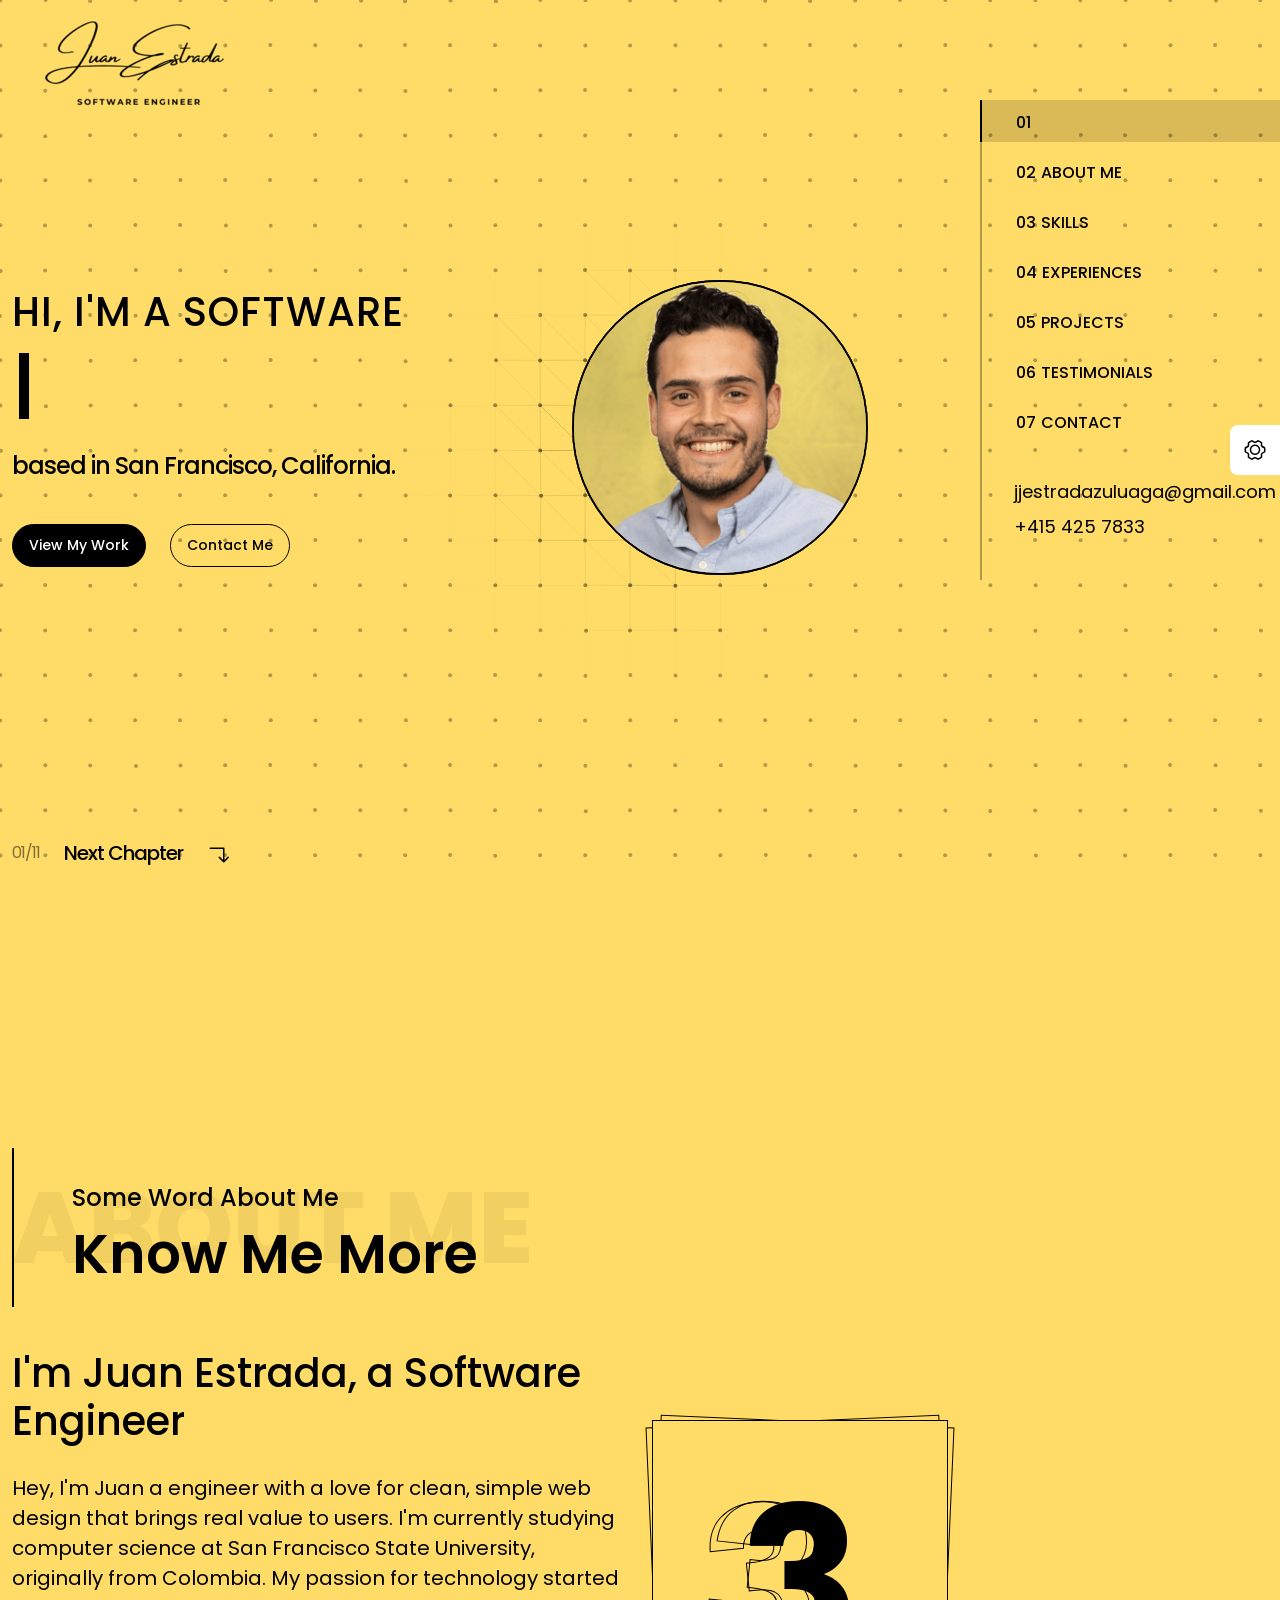
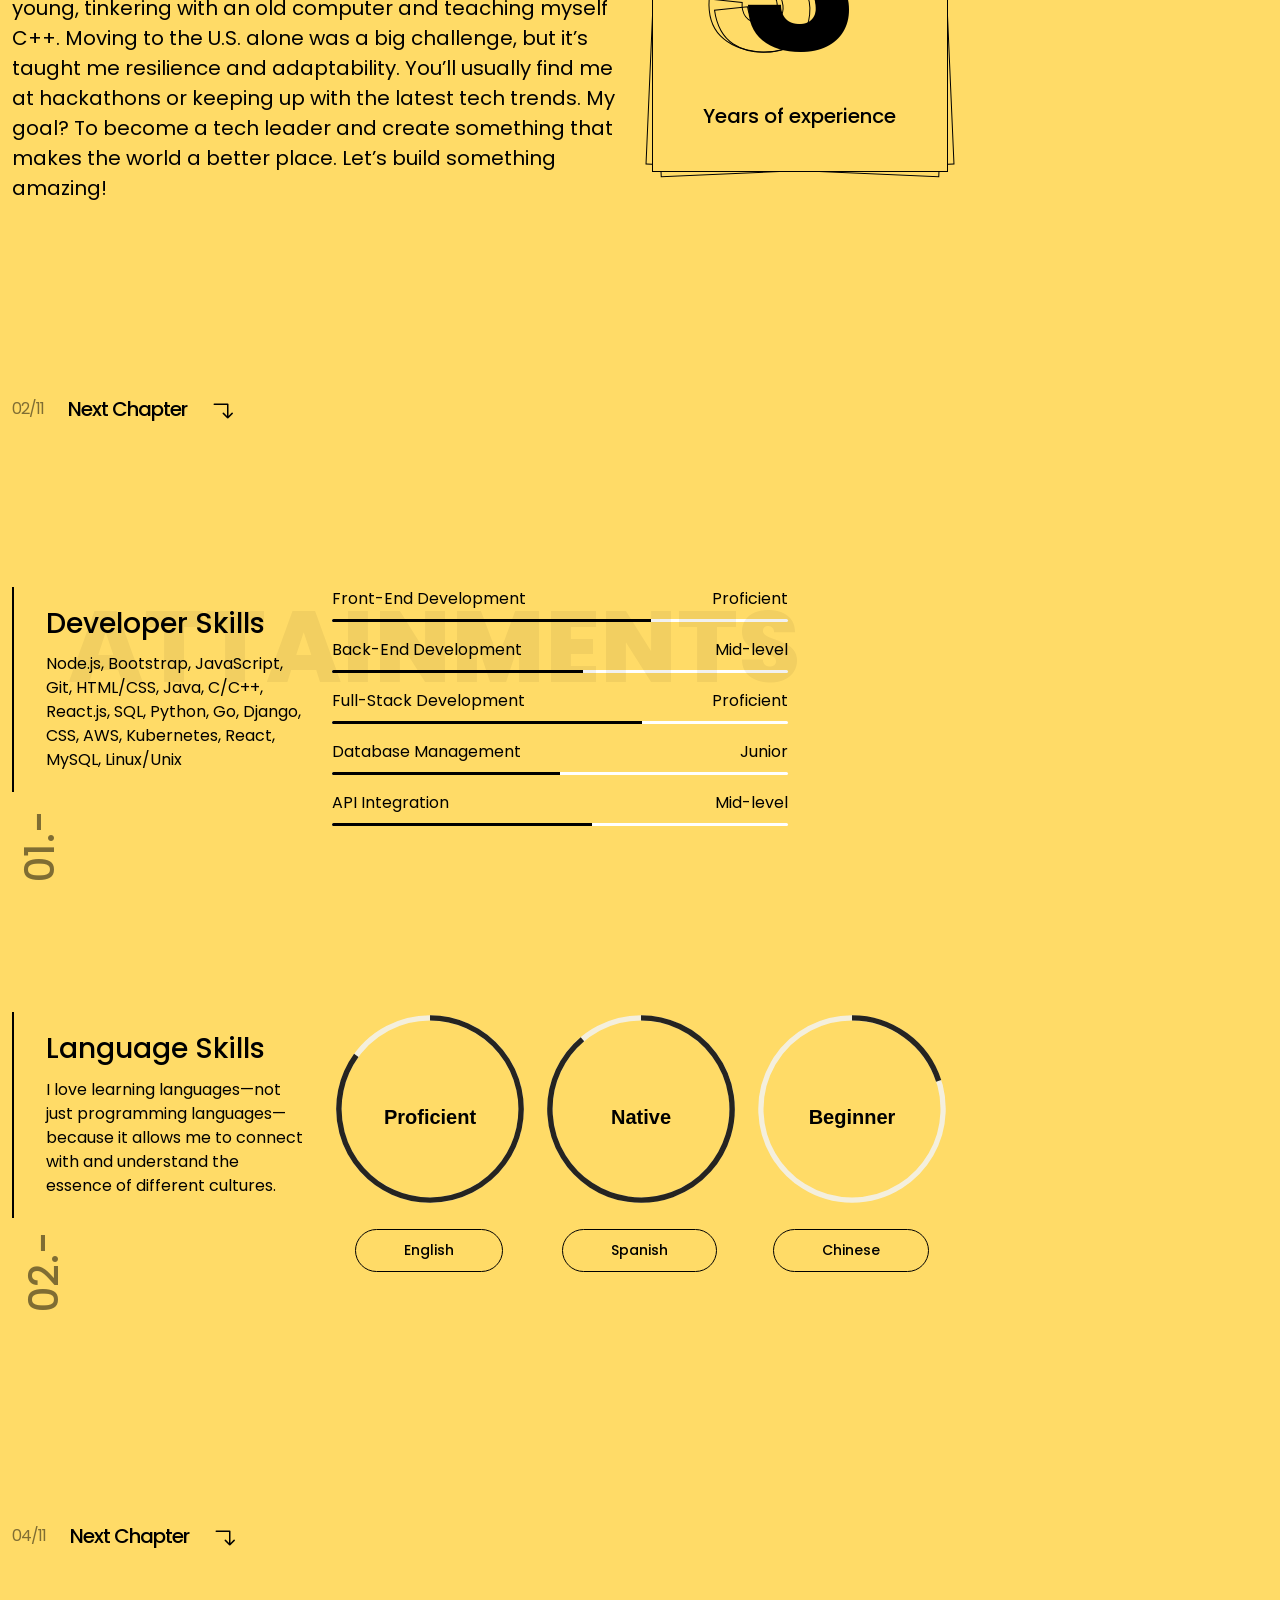
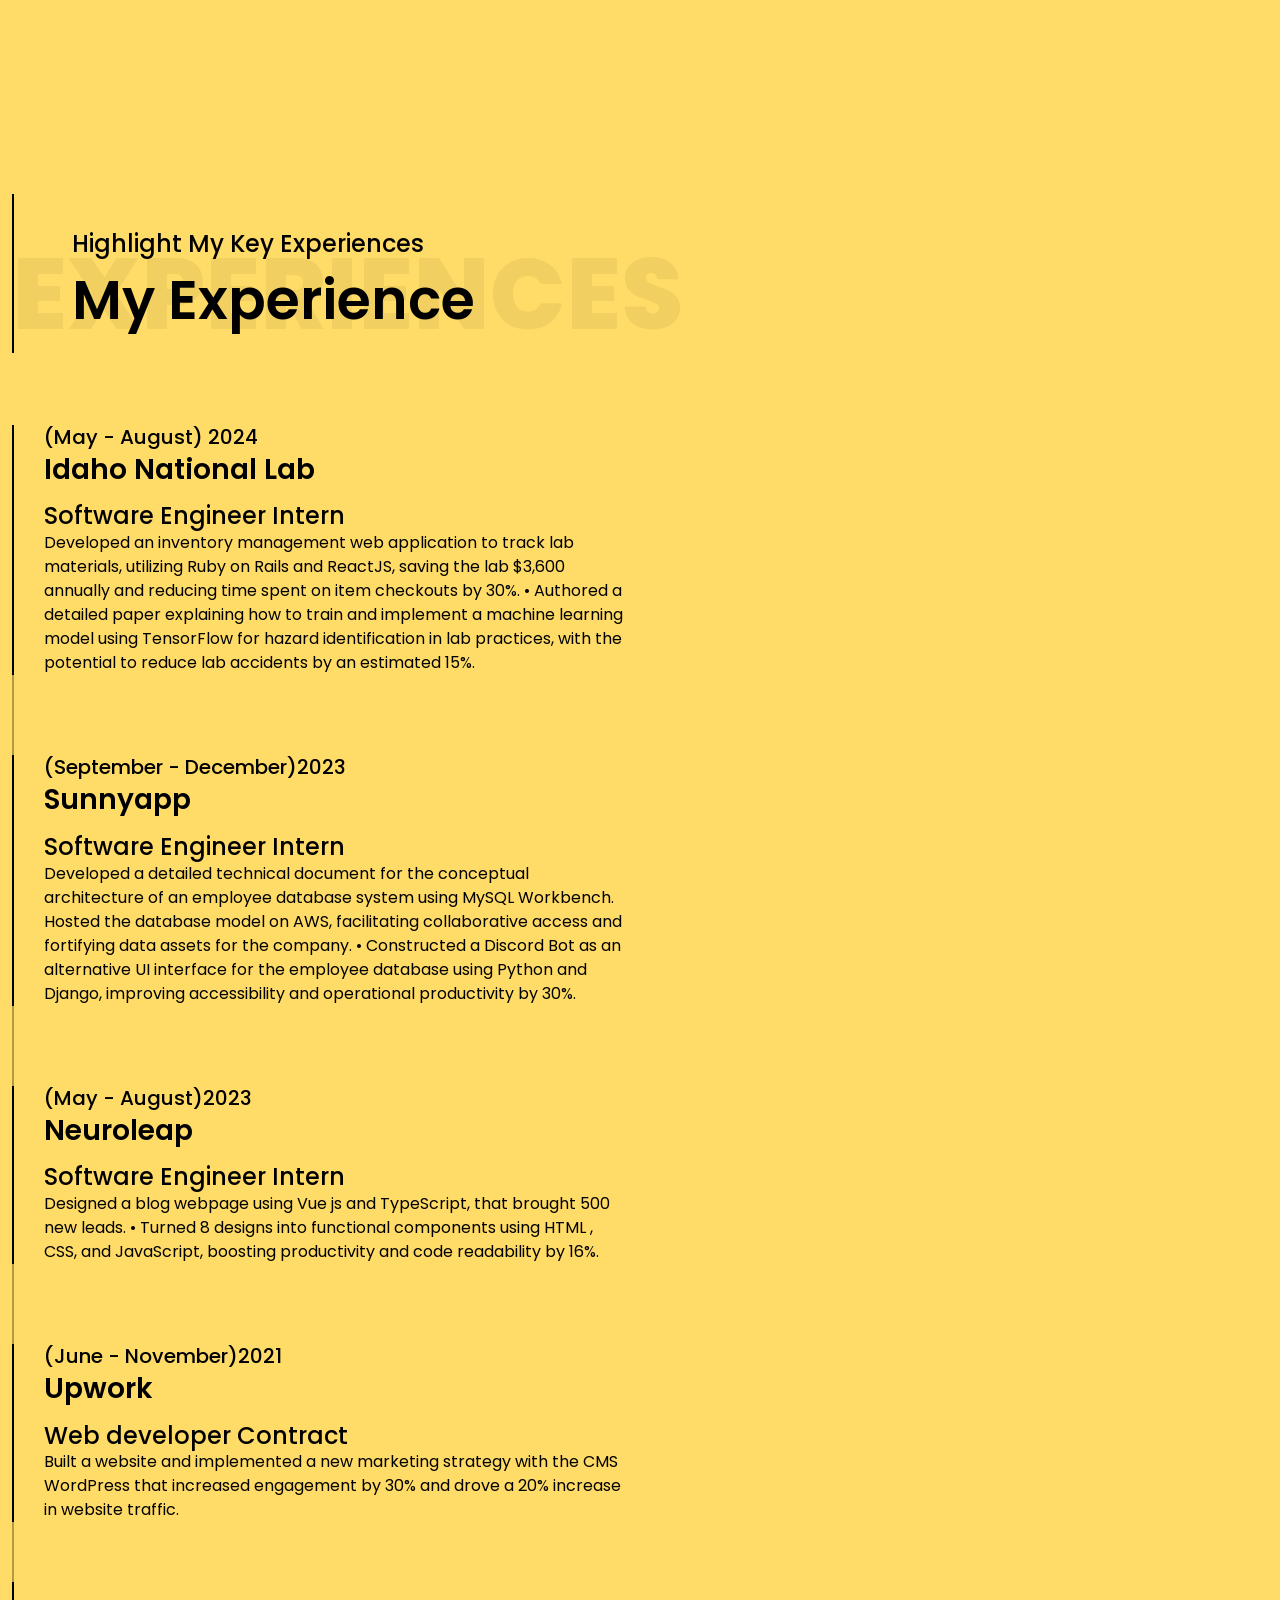
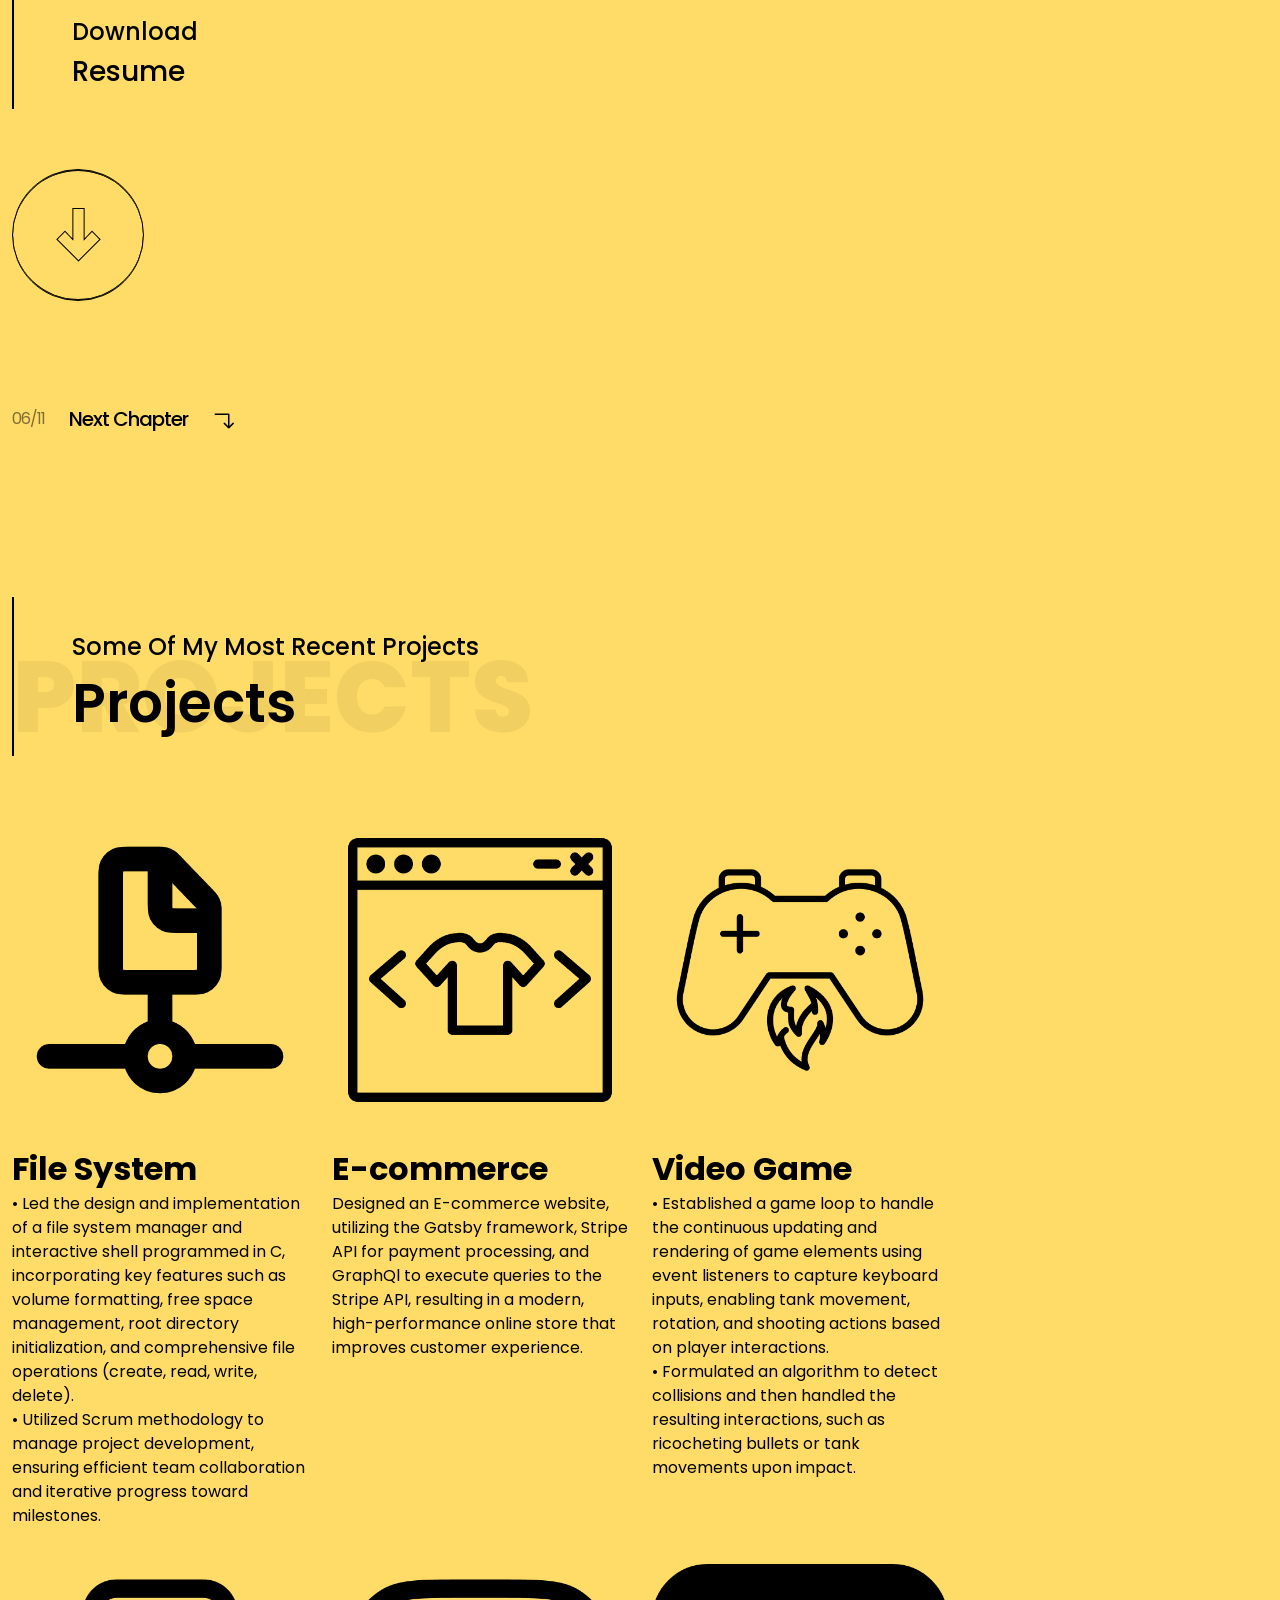
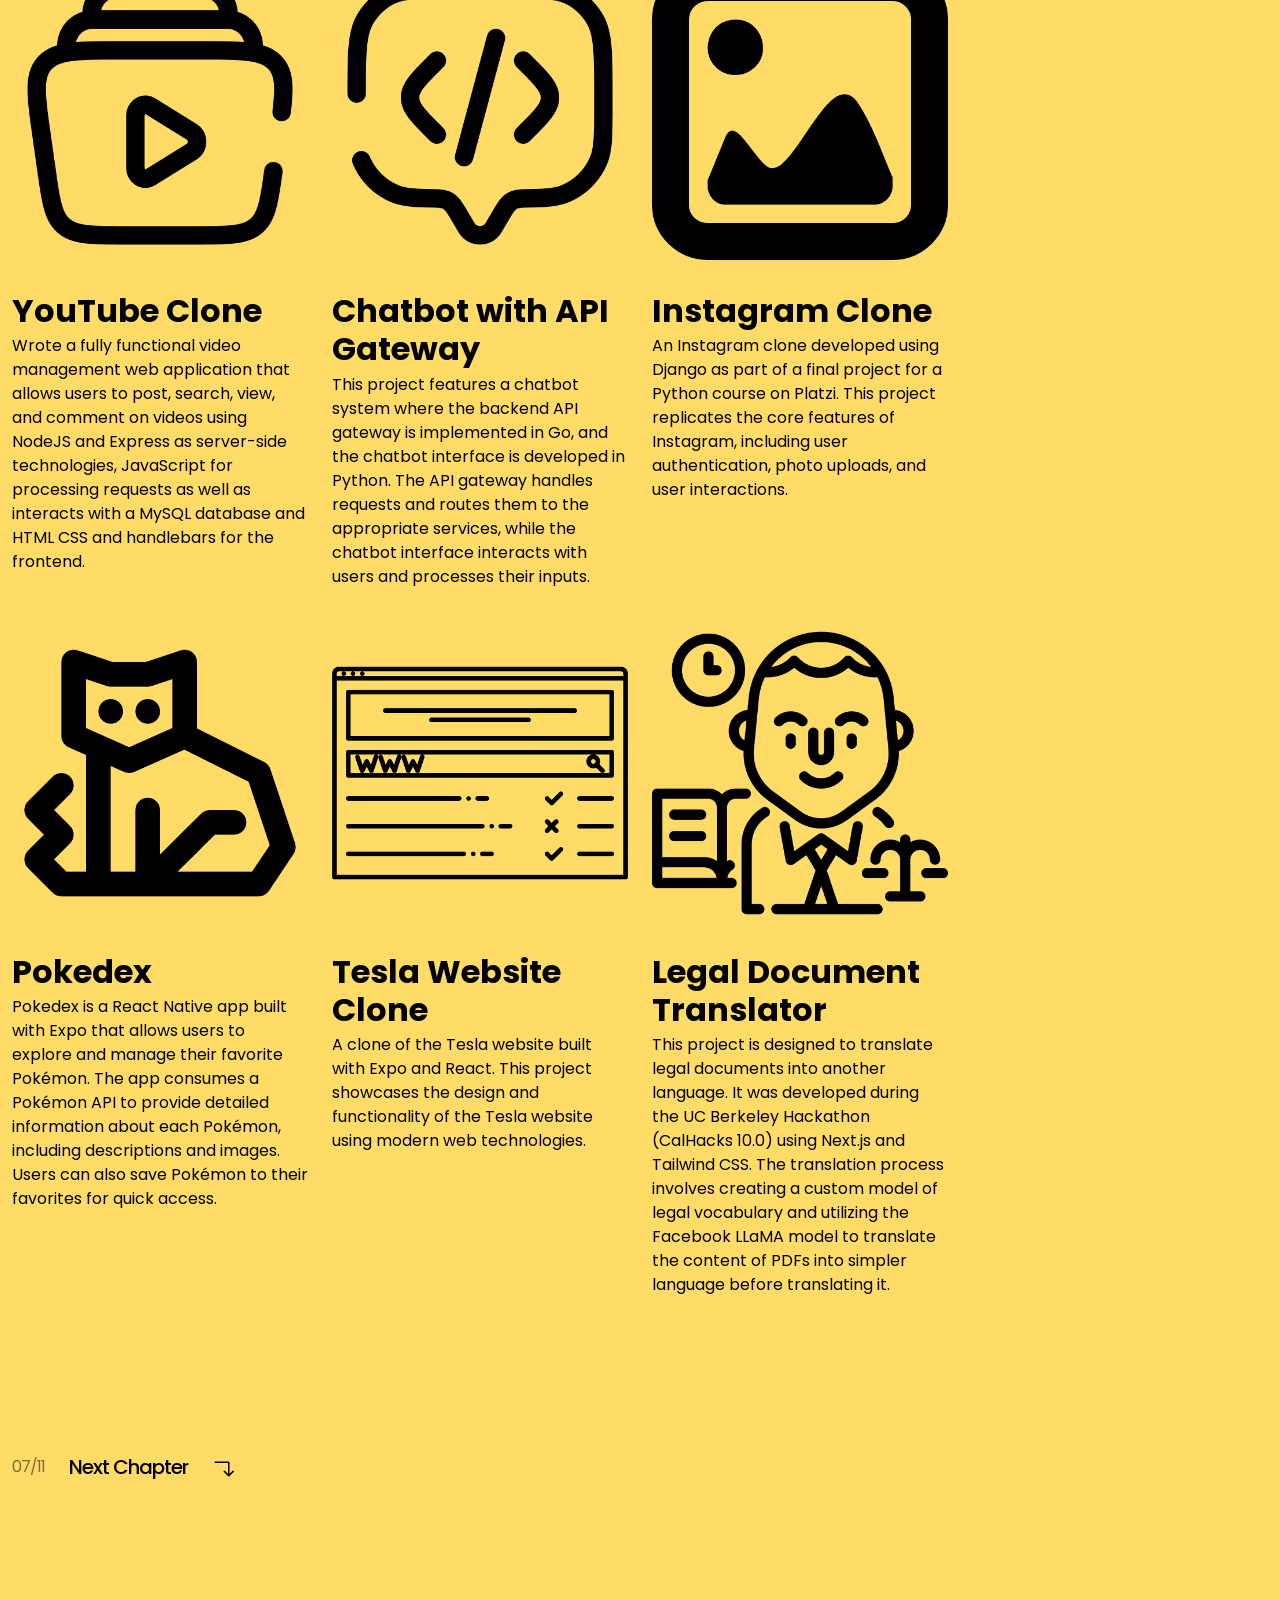
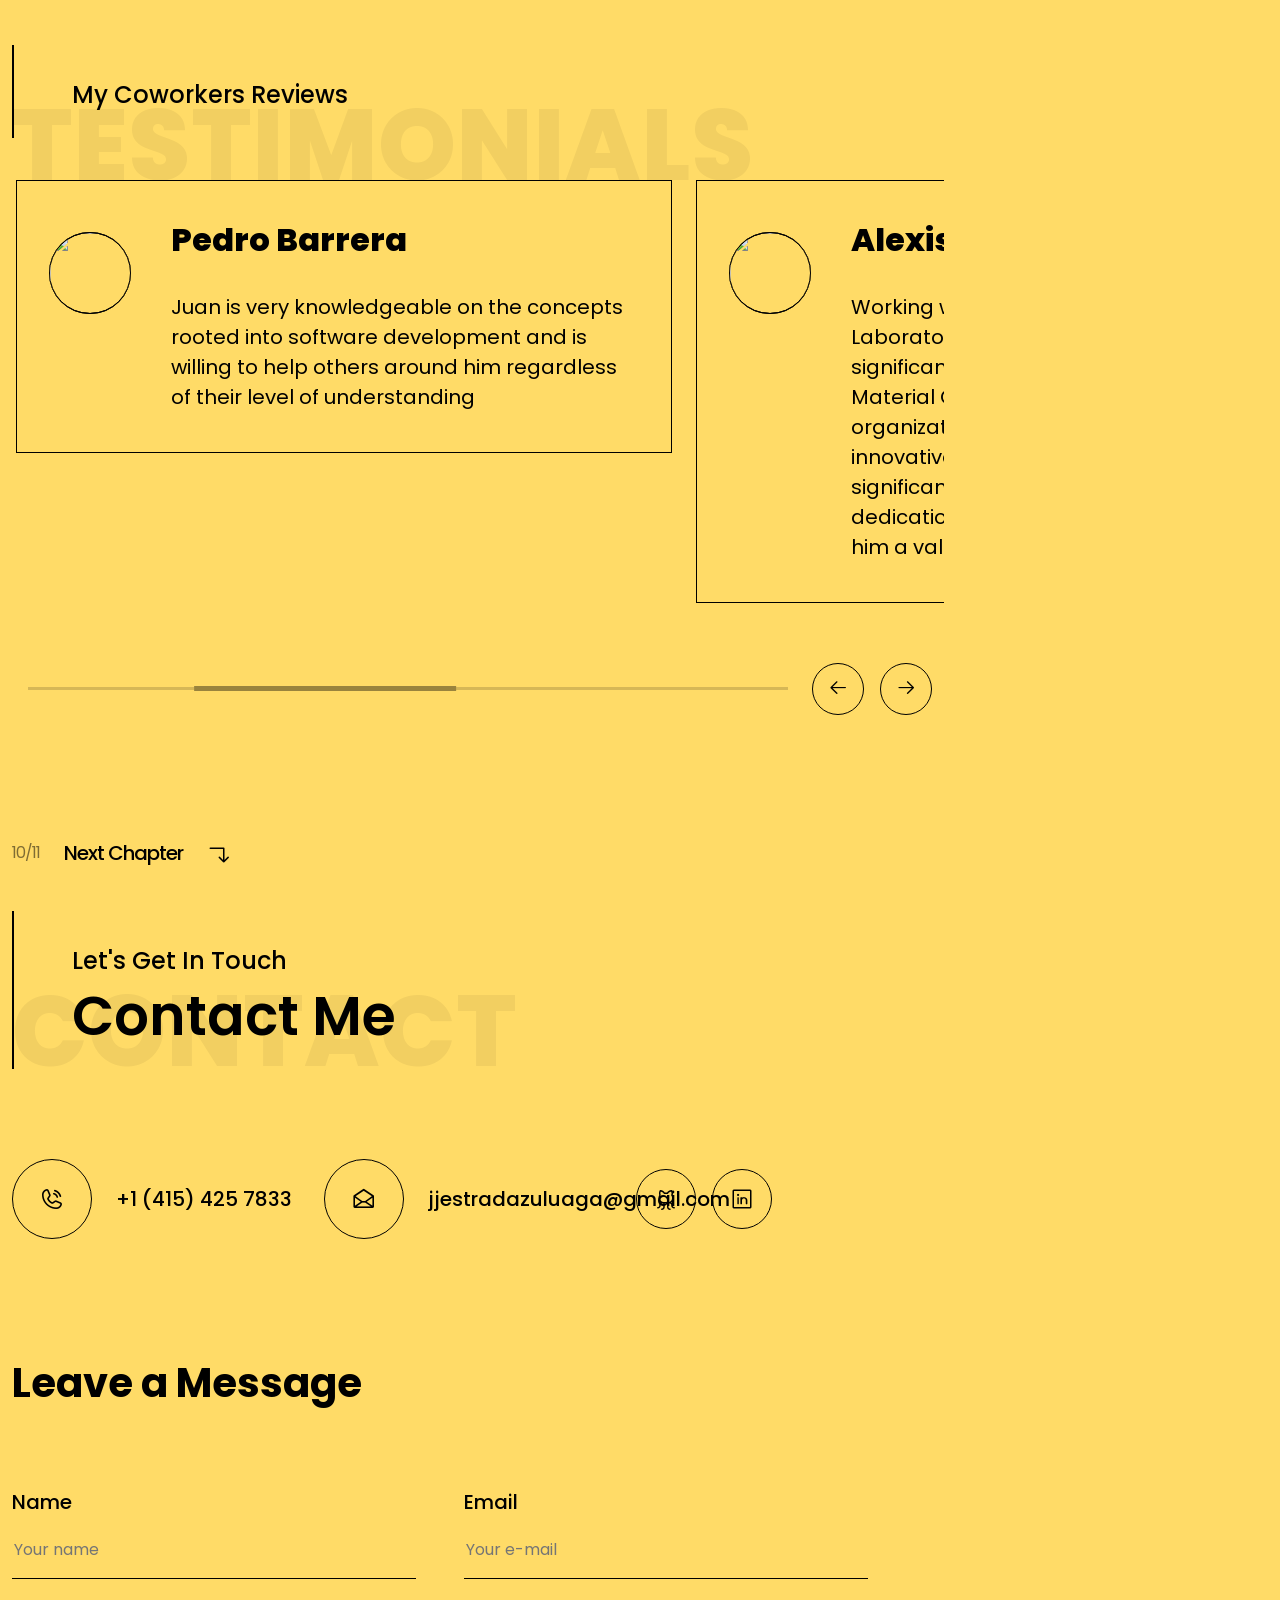
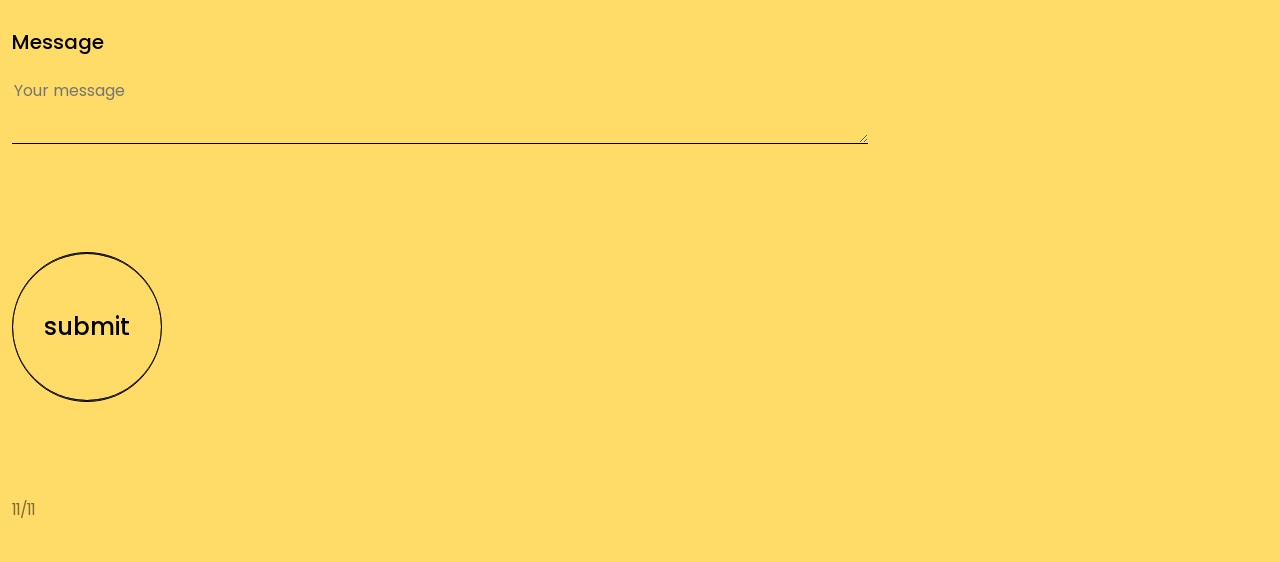
==== index.html @ fa5ebc57 "v1 portfolio" ====
<!doctype html>
<html lang="en">
  <head>
    <meta charset="utf-8" />
    <meta name="viewport" content="width=device-width, initial-scale=1" />
    <link rel="shortcut icon" href="./assets/images/favicon.ico" type="image/x-icon" />
    <title>Portify - Personal Portfolio Website Template</title>
  <script defer src="assets/js/app.js"></script><link href="assets/css/index.css" rel="stylesheet"></head>
  <body>
    <!-- header section -->

    <div id="grain"></div>

    <!-- background -->
    <canvas id="background-canvas"></canvas>

    <header class="header">
      <div class="container-fluid d-flex align-items-center justify-content-between">
        <a href="index.html">
          <img src="./assets/images/logo.png" alt="logo" />
        </a>

        <button class="bg-transparent border-0 d-xl-none">
          <div class="nav-icon">
            <span></span>
            <span></span>
            <span></span>
          </div>
        </button>
      </div>
    </header>

    <!-- navigation -->
    <nav class="navigation" id="navigation">
      <img src="./assets/images/logo.png" class="mb-4 d-xl-none" alt="logo" />
      <ul>
        <li class="nav-link">
          <a href="#top" class="active"><span>01</span> <span class="text">top</span> </a>
        </li>
        <li class="nav-link">
          <a href="#about_me"><span>02</span> <span class="text">about me</span> </a>
        </li>
       
        <li class="nav-link">
          <a href="#attainments"><span>03</span> <span class="text">skills</span> </a>
        </li>
       
        <li class="nav-link">
          <a href="#experience"><span>04</span> <span class="text">experiences</span> </a>
        </li>
        <li class="nav-link">
          <a href="#projects"><span>05</span> <span class="text">projects</span> </a>
        </li>
       
        <li class="nav-link">
          <a href="#testimonials"><span>06</span> <span class="text">testimonials</span> </a>
        </li>
        <li class="nav-link">
          <a href="#contact"><span>07</span> <span class="text">contact</span> </a>
        </li>
      </ul>
      <div class="contact">
        <a href="mailto:jjestradazuluaga@gmail.com">jjestradazuluaga@gmail.com</a>
        <a href="tel:+415 425 7833">+415 425 7833</a>
      </div>
    </nav>
    <div class="nav-overlay d-xl-none"></div>

    <!-- main content -->
    <main class="container-fluid">
      <div class="row gx-xxl-6">
        <div class="col col-xl-9" data-bs-spy="scroll" data-bs-target="#navigation">
          <!-- hero -->
          <section id="top" class="hero">
            <div class="row gx-4 align-items-center">
              <div class="col-12 col-md-6 col-xl-6 hero-content">
                <div>
                  <h4 class="text-uppercase freelancer">HI, I'M A SOFTWARE</h4>
                  <h1 class="text-uppercase overflow-hidden developer" id="typewriter"></h1>
                  <p class="description">based in San Francisco, California.</p>
                </div>
                <div class="d-flex gap-4">
                  <a href="#projects" class="btn work-btn text-capitalize btn-secondary">view my work</a>
                  <a href="#contact" class="btn contact-btn text-capitalize btn-outline-secondary">contact me</a>
                </div>
              </div>
              <div class="col-12 col-md-5 offset-md-1 offset-xxl-2 col-xl-4">
                <div class="img-wrapper">
                  <div class="waves-top">
                    <span></span>
                    <span></span>
                    <span></span>
                    <span></span>
                  </div>
                  <img class="img-fluid rounded-circle hero-img" src="./assets/images/face.png" alt="" />
                  <div class="waves-bottom">
                    <span></span>
                    <span></span>
                    <span></span>
                    <span></span>
                  </div>
                </div>
              </div>
              <div class="col-12">
                <a href="#about_me" class="d-flex gap-4 align-items-center next-chapter mt-5">
                  <span class="page">01/11</span>
                  <span class="next">Next Chapter</span>
                  <span class="icon"><i class="ph ph-arrow-elbow-right-down"></i></span>
                </a>
              </div>
            </div>
          </section>

          <!-- about me -->
          <section id="about_me" class="about section">
            <span class="section-title-overlay-text">About me</span>
            <div class="section-title text-capitalize">
              <h4>Some Word About me</h4>
              <h2>know me more</h2>
            </div>
            <div class="row mb-4 mb-lg-5 align-items-center">
              <div class="col-lg-7 col-xl-8 about-desc">
                <h2>I'm Juan Estrada, a Software Engineer</h2>
                <p class="desc">
                  Hey, I'm Juan a engineer with a love for clean, simple web design that brings real value to users. I'm currently studying computer science at San Francisco State University, originally from Colombia. 
              
                  My passion for technology started young, tinkering with an old computer and teaching myself C++. Moving to the U.S. alone was a big challenge, but it’s taught me resilience and adaptability.
              
                  You’ll usually find me at hackathons or keeping up with the latest tech trends. My goal? To become a tech leader and create something that makes the world a better place. 
              
                  Let’s build something amazing!
              </p>
                
              </div>
              <div class="col-lg-5 col-xl-4">
                <div class="experience-card">
                  <div class="card-inner"></div>
                  <div>
                    <div class="numbers">
                      <span class="number-outline-one">3</span>
                      <span class="number-outline-two">3</span>
                      <span class="number-main">3</span>
                    </div>
                    <p>Years of experience</p>
                  </div>
                </div>
              </div>
            </div>
            <div class="col-12">
              <a href="#attainments" class="d-flex gap-4 align-items-center next-chapter">
                <span class="page">02/11</span>
                <span class="next">Next Chapter</span>
                <span class="icon"><i class="ph ph-arrow-elbow-right-down"></i></span>
              </a>
            </div>
          </section>

          <!-- services -->
<!--        <section id="services" class="services section position-relative">
            <span class="section-title-overlay-text">my services</span>
            <div class="section-title text-capitalize">
              <h4>How I can help your next project</h4>
              <h2>What I Do?</h2>
            </div>
            <div dir="ltr" class="swiper service-swiper">
              <div class="swiper-wrapper">
                <div class="swiper-slide overflow-visible p-3">
                  <div class="service-card">
                    <div class="card-inner"></div>
                    <div class="content">
                      <div class="number-circle">
                        <div class="waves-top-sm">
                          <span></span>
                          <span></span>
                          <span></span>
                          <span></span>
                        </div>
                        <h2>01</h2>
                        <div class="waves-bottom-sm">
                          <span></span>
                          <span></span>
                          <span></span>
                          <span></span>
                        </div>
                      </div>
                      <h4>UI/UX Design</h4>
                      <ul class="service-list">
                        <li><i class="ph ph-caret-double-right"></i> Landing Pages</li>
                        <li><i class="ph ph-caret-double-right"></i> User Flow</li>
                        <li><i class="ph ph-caret-double-right"></i> Wireframing</li>
                        <li><i class="ph ph-caret-double-right"></i> Prototyping</li>
                        <li><i class="ph ph-caret-double-right"></i> Mobile App Design</li>
                      </ul>
                    </div>
                  </div>
                </div>
                <div class="swiper-slide overflow-visible p-3">
                  <div class="service-card">
                    <div class="card-inner"></div>
                    <div class="content">
                      <div class="number-circle">
                        <div class="waves-top-sm">
                          <span></span>
                          <span></span>
                          <span></span>
                          <span></span>
                        </div>
                        <h2>02</h2>
                        <div class="waves-bottom-sm">
                          <span></span>
                          <span></span>
                          <span></span>
                          <span></span>
                        </div>
                      </div>
                      <h4>Development</h4>
                      <ul class="service-list">
                        <li><i class="ph ph-caret-double-right"></i> Front-End Development</li>
                        <li><i class="ph ph-caret-double-right"></i> Back-End Development</li>
                        <li><i class="ph ph-caret-double-right"></i> Full-Stack Development</li>
                        <li><i class="ph ph-caret-double-right"></i> Database Management</li>
                        <li><i class="ph ph-caret-double-right"></i> API Integration Design</li>
                      </ul>
                    </div>
                  </div>
                </div>
                <div class="swiper-slide overflow-visible p-3">
                  <div class="service-card">
                    <div class="card-inner"></div>
                    <div class="content">
                      <div class="number-circle">
                        <div class="waves-top-sm">
                          <span></span>
                          <span></span>
                          <span></span>
                          <span></span>
                        </div>
                        <h2>03</h2>
                        <div class="waves-bottom-sm">
                          <span></span>
                          <span></span>
                          <span></span>
                          <span></span>
                        </div>
                      </div>
                      <h4>Illustration</h4>
                      <ul class="service-list">
                        <li><i class="ph ph-caret-double-right"></i> Character Design</li>
                        <li><i class="ph ph-caret-double-right"></i> Icon Set</li>
                        <li><i class="ph ph-caret-double-right"></i> Illustration Guide</li>
                        <li><i class="ph ph-caret-double-right"></i> Illustration Set</li>
                        <li><i class="ph ph-caret-double-right"></i> Motion Graphic Design</li>
                      </ul>
                    </div>
                  </div>
                </div>

                <div class="swiper-slide overflow-visible p-3">
                  <div class="service-card">
                    <div class="card-inner"></div>
                    <div class="content">
                      <div class="number-circle">
                        <div class="waves-top-sm">
                          <span></span>
                          <span></span>
                          <span></span>
                          <span></span>
                        </div>
                        <h2>04</h2>
                        <div class="waves-bottom-sm">
                          <span></span>
                          <span></span>
                          <span></span>
                          <span></span>
                        </div>
                      </div>
                      <h4>App Development</h4>
                      <ul class="service-list">
                        <li><i class="ph ph-caret-double-right"></i> Android App</li>
                        <li><i class="ph ph-caret-double-right"></i> Ios App</li>
                        <li><i class="ph ph-caret-double-right"></i> Wireframing</li>
                        <li><i class="ph ph-caret-double-right"></i> Prototyping</li>
                        <li><i class="ph ph-caret-double-right"></i> Mobile App Design</li>
                      </ul>
                    </div>
                  </div>
                </div>
              </div>
              <div class="swiper-pagination"></div>
            </div>
            <div class="col-12">
              <a href="#attainments" class="d-flex gap-4 align-items-center next-chapter">
                <span class="page">03/11</span>
                <span class="next">Next Chapter</span>

                <i class="ph ph-arrow-elbow-right-down"></i>
              </a>
            </div>
          </section>
        -->
          <!-- attainments -->
            <section id="attainments" class="attainments section position-relative">
            <span class="section-title-overlay-text">ATTAINMENTS</span>
         <!-- <div class="row pb-120 design-row">
              <div class="col-lg-4">
                <div class="section-title-sm">
                  <div class="top">
                    <h2>Design Skills</h2>
                    <span>Highlight My Expertise in:</span>
                  </div>
                  <span class="serial">01.-</span>
                </div>
              </div>
              <div class="col-12 col-lg-8">
                <div class="row">
                  <div class="col-md-4">
                    <div class="d-flex flex-column align-items-center mb-4">
                      <div class="design-chart mb-4"></div>
                      <button class="btn btn-outline-secondary px-5">Design</button>
                    </div>
                  </div>
                  <div class="col-md-4">
                    <div class="d-flex flex-column align-items-center mb-4">
                      <div class="branding-chart mb-4"></div>
                      <button class="btn btn-outline-secondary px-5">Branding</button>
                    </div>
                  </div>
                  <div class="col-md-4">
                    <div class="d-flex flex-column align-items-center mb-4">
                      <div class="ecommerce-chart mb-4"></div>
                      <button class="btn btn-outline-secondary px-5">Ecommerce</button>
                    </div>
                  </div>
                </div>
              </div>
            </div>-->
            <div class="row pb-120 design-row">
              <div class="col-md-5 col-lg-4 ">
                <div class="section-title-sm">
                  <div class="top">
                    <h2>Developer Skills</h2>
                    <p>
                      Node.js, Bootstrap, JavaScript, Git, HTML/CSS, Java, C/C++, React.js, SQL, Python, Go, Django, CSS, AWS, Kubernetes, React, MySQL, Linux/Unix
                    </p>
                  </div>
                  <span class="serial">01.-</span>
                </div>
              </div>
              <div class="col-md-6">
                <div class="d-flex flex-column gap-3">
                  <div class="skill">
                    <div class="d-flex justify-content-between align-items-center">
                      <span>Front-End Development</span>
                      <span>Proficient</span>
                    </div>
                    <div class="progress">
                      <div class="progress-bar ninety" data-width="70%"></div>
                    </div>
                  </div>
                  <div class="skill">
                    <div class="d-flex justify-content-between align-items-center">
                      <span>Back-End Development</span>
                      <span>Mid-level</span>
                    </div>
                    <div class="progress">
                      <div class="progress-bar ninety" data-width="55%"></div>
                    </div>
                  </div>
                  <div class="skill">
                    <div class="d-flex justify-content-between align-items-center">
                      <span>Full-Stack Development</span>
                      <span>Proficient</span>
                    </div>
                    <div class="progress">
                      <div class="progress-bar ninety" data-width="68%"></div>
                    </div>
                  </div>
                  <div class="skill">
                    <div class="d-flex justify-content-between align-items-center">
                      <span>Database Management</span>
                      <span>Junior</span>
                    </div>
                    <div class="progress">
                      <div class="progress-bar ninety" data-width="50%"></div>
                    </div>
                  </div>
                  <div class="skill">
                    <div class="d-flex justify-content-between align-items-center">
                      <span>API Integration</span>
                      <span>Mid-level</span>
                    </div>
                    <div class="progress">
                      <div class="progress-bar ninety" data-width="57%"></div>
                    </div>
                  </div>
                </div>
              </div>
            </div>
            <div class="row pb-120 language-row">
              <div class="col-lg-4">
                <div class="section-title-sm">
                  <div class="top">
                    <h2>Language Skills</h2>
    
                    <p>I love learning languages—not just programming languages—because it allows me to connect with and understand the essence of different cultures.</p>
                  </div>
                  <span class="serial">02.-</span>
                </div>
              </div>
              <div class="col-12 col-lg-8">
                <div class="row g-3">
                  <div class="col-12 col-sm-6 col-md-4">
                    <div class="d-flex flex-column align-items-center mb-4">
                      <div class="design-chart mb-4"></div>
                      <button class="btn btn-outline-secondary px-5">English</button>
                    </div>
                  </div>
                  <div class="col-12 col-sm-6 col-md-4">
                    <div class="d-flex flex-column align-items-center mb-4">
                      <div class="branding-chart mb-4"></div>
                      <button class="btn btn-outline-secondary px-5">Spanish</button>
                    </div>
                  </div>
                  <div class="col-12 col-sm-6 col-md-4">
                    <div class="d-flex flex-column align-items-center mb-4">
                      <div class="ecommerce-chart mb-4"></div>
                      <button class="btn btn-outline-secondary px-5">Chinese</button>
                    </div>
                  </div>
                </div>
              </div>
            </div>
            <div class="col-12">
              <a href="#experience" class="d-flex gap-4 align-items-center next-chapter">
                <span class="page">04/11</span>
                <span class="next">Next Chapter</span>
                <span class="icon"><i class="ph ph-arrow-elbow-right-down"></i></span>
              </a>
            </div>
          </section>

          <!-- fun facts -->
      <!--<section id="fun_facts" class="fun_facts section">
            <span class="section-title-overlay-text">my facts</span>
            <div class="section-title text-capitalize">
              <h4>Some interesting facts about me</h4>
              <h2>Fun Facts</h2>
            </div>
            <div class="row pb-60">
              <div class="col-sm-6 col-md-4 col-xl-3">
                <div class="fun-fact">
                  <div class="numbers">
                    <span class="number-outline-one">145</span>
                    <span class="number-outline-two">145</span>
                    <span class="number-main">145</span>
                  </div>
                  <p>Finished Projects</p>
                </div>
              </div>
              <div class="col-sm-6 col-md-4 offset-md-1 col-xl-3">
                <div class="fun-fact">
                  <div class="numbers">
                    <span class="number-outline-one">128</span>
                    <span class="number-outline-two">128</span>
                    <span class="number-main">128</span>
                  </div>
                  <p>Happy Customers</p>
                </div>
              </div>
            </div>
            <div class="row pb-60">
              <div class="col-sm-6 col-md-4 offset-md-2 offset-xl-5 col-xl-3">
                <div class="fun-fact">
                  <div class="numbers">
                    <span class="number-outline-one">865</span>
                    <span class="number-outline-two">865</span>
                    <span class="number-main">865</span>
                  </div>
                  <p>Working Hours</p>
                </div>
              </div>
              <div class="col-sm-6 col-md-4 offset-md-1 col-xl-3">
                <div class="fun-fact">
                  <div class="numbers">
                    <span class="number-outline-one">232</span>
                    <span class="number-outline-two">232</span>
                    <span class="number-main">232</span>
                  </div>
                  <p>Coffe Cups</p>
                </div>
              </div>
            </div>
            <div class="col-12">
              <a href="#experience" class="d-flex gap-4 align-items-center next-chapter">
                <span class="page">05/11</span>
                <span class="next">Next Chapter</span>
                <span class="icon"><i class="ph ph-arrow-elbow-right-down"></i></span>
              </a>
            </div>
          </section>
        -->
          <!-- experience -->
          <section id="experience" class="experience section position-relative">
            <span class="section-title-overlay-text">EXPERIENCES</span>
            <div class="section-title text-capitalize">
              <h4>Highlight My key Experiences</h4>
              <h2>My Experience</h2>
            </div>
            <div class="row pb-60">
              <div class="col-lg-10 col-xl-8">
                <div class="experience-wrapper d-flex flex-column">
                  <div class="experience-item">
                    <h5>(May - August) 2024</h5>
                    <h3>Idaho National Lab</h3>
                    <h4>Software Engineer Intern</h4>
                    <p>Developed an inventory management web application to track lab materials, utilizing Ruby on Rails and ReactJS, saving the lab $3,600 annually and reducing time spent on item checkouts by 30%.
                      • Authored a detailed paper explaining how to train and implement a machine learning model using TensorFlow for hazard identification in lab practices, with the potential to reduce lab accidents by an estimated 15%.</p>
                   </div>
                  <div class="experience-item">
                    <h5>(September - December)2023 </h5>
                    <h3>Sunnyapp</h3>
                    <h4>Software Engineer Intern</h4>
                    <p>Developed a detailed technical document for the conceptual architecture of an employee database system using MySQL Workbench. Hosted the database model on AWS, facilitating collaborative access and fortifying data assets for the company.
                      • Constructed a Discord Bot as an alternative UI interface for the employee database using Python and Django, improving accessibility and operational productivity by 30%.</p>
                   </div>
                  <div class="experience-item">
                    <h5>(May - August)2023</h5>
                    <h3>Neuroleap</h3>
                    <h4>Software Engineer Intern</h4>
                    <p>Designed a blog webpage using Vue js and TypeScript, that brought 500 new leads.
                      • Turned 8 designs into functional components using HTML , CSS, and JavaScript, boosting productivity and code readability by 16%.</p>
                  </div>

                  <div class="experience-item">
                    <h5>(June - November)2021</h5>
                    <h3>Upwork</h3>
                    <h4>Web developer Contract</h4>
                    <p>Built a website and implemented a new marketing strategy with the CMS WordPress that increased engagement by 30% and drove a 20% increase in website traffic.
                    </p>
                  </div>
                </div>
                
                <div class="section-title text-capitalize">
                  <h4>Download </h4>
                  <h3>Resume</h3>
                </div>
                <a href="assets/resume.pdf" class="download-cv position-relative" download>
                  <div class="waves-top-md">
                    <span></span>
                    <span></span>
                    <span></span>
                    <span></span>
                  </div>
                  <img src="./assets/images/arrow.png" alt="" />
                  <div class="waves-bottom-md">
                    <span></span>
                    <span></span>
                    <span></span>
                    <span></span>
                  </div>
                </a>
              </div>
            </div>

            <div class="col-12">
              <a href="#projects" class="d-flex gap-4 align-items-center next-chapter">
                <span class="page">06/11</span>
                <span class="next">Next Chapter</span>
                <span class="icon"><i class="ph ph-arrow-elbow-right-down"></i></span>
              </a>
            </div>
          </section>

          <!-- projects -->
          <section id="projects" class="projects section position-relative">
            <span class="section-title-overlay-text">projects</span>
            <div class="section-title text-capitalize">
              <h4>Some of my most recent projects</h4>
              <h2>Projects</h2>
            </div>
            
            <div class="row pb-60 project-list g-4">
              <div class="col-sm-6 col-lg-4">
                <a href="https://github.com/jjestrada2/File-System-Manager" target="_blank" class="single-project d-block">
                  <div class="project-card">
                    <div class="card-inner"></div>
                    <img src="./assets/images/file.png" class="img-fluid w-100 card-img h-100" alt="" />
                    <div class="card-arrow">
                      <div class="arrow-inner">
                        <i class="ph ph-arrow-up-right"></i>
                      </div>
                    </div>
                  </div>
                  <div class="project-info">
                    <h2>File System</h2>
                    <div class="tags d-flex align-items-center gap-1">
                      <p>
                        • Led the design and implementation of a file system manager and interactive shell programmed in C, incorporating key features such as volume formatting, free space management, root directory initialization, and comprehensive file operations (create, read, write, delete).<br>
                        • Utilized Scrum methodology to manage project development, ensuring efficient team collaboration and iterative progress toward milestones.
                      </p>
                    </div>
                  </div>
                </a>
              </div>
              
              <div class="col-sm-6 col-lg-4">
                <a href="https://github.com/jjestrada2/EcommerceGet3DPrint" target="_blank" class="single-project d-block">
                  <div class="project-card">
                    <div class="card-inner"></div>
                    <img src="./assets/images/eco.png" class="img-fluid w-100 card-img h-100" alt="" />
                    <div class="card-arrow">
                      <div class="arrow-inner">
                        <i class="ph ph-arrow-up-right"></i>
                      </div>
                    </div>
                  </div>
                  <div class="project-info">
                    <h2>E-commerce</h2>
                    <div class="tags d-flex align-items-center gap-1">
                      <p>Designed an E-commerce website, utilizing the Gatsby framework, Stripe API for payment processing, and GraphQl to execute queries to the Stripe API, resulting in a modern, high-performance online store that improves customer experience.</p>
                    </div>
                  </div>
                </a>
              </div>
              
              <div class="col-sm-6 col-lg-4">
                <a href="https://github.com/jjestrada2/Soldiers-Shooting-Game" target="_blank" class="single-project d-block">
                  <div class="project-card">
                    <div class="card-inner"></div>
                    <img src="./assets/images/game.png" class="img-fluid w-100 card-img h-100" alt="" />
                    <div class="card-arrow">
                      <div class="arrow-inner">
                        <i class="ph ph-arrow-up-right"></i>
                      </div>
                    </div>
                  </div>
                  <div class="project-info">
                    <h2>Video Game</h2>
                    <div class="tags d-flex align-items-center gap-1">
                      <p>
                        • Established a game loop to handle the continuous updating and rendering of game elements using event listeners to capture keyboard inputs, enabling tank movement, rotation, and shooting actions based on player interactions.<br>
                        • Formulated an algorithm to detect collisions and then handled the resulting interactions, such as ricocheting bullets or tank movements upon impact.
                      </p>
                    </div>
                  </div>
                </a>
              </div>
              

              <div class="col-sm-6 col-lg-4">
                <a href="https://github.com/jjestrada2/YouTubeClone" target="_blank" class="single-project d-block">
                  <div class="project-card">
                    <div class="card-inner"></div>
                    <img src="./assets/images/you.png" class="img-fluid w-100 card-img h-100" alt="" />
                    <div class="card-arrow">
                      <div class="arrow-inner">
                        <i class="ph ph-arrow-up-right"></i>
                      </div>
                    </div>
                  </div>
                  <div class="project-info">
                    <h2>YouTube Clone</h2>
                    <div class="tags d-flex align-items-center gap-1">
                      <p>Wrote a fully functional video management web application that allows users to post, search, view, and comment on videos using NodeJS and Express as server-side technologies, JavaScript for processing requests as well as interacts with a MySQL database and HTML CSS and handlebars for the frontend.</p>
                    </div>
                  </div>
                </a>
              </div>
              
              <div class="col-sm-6 col-lg-4">
                <a href="https://github.com/jjestrada2/Chatbot-with-API-Gateway" target="_blank" class="single-project d-block">
                  <div class="project-card">
                    <div class="card-inner"></div>
                    <img src="./assets/images/chat.png" class="img-fluid w-100 card-img h-100" alt="" />
                    <div class="card-arrow">
                      <div class="arrow-inner">
                        <i class="ph ph-arrow-up-right"></i>
                      </div>
                    </div>
                  </div>
                  <div class="project-info">
                    <h2>Chatbot with API Gateway</h2>
                    <div class="tags d-flex align-items-center gap-1">
                      <p>This project features a chatbot system where the backend API gateway is implemented in Go, and the chatbot interface is developed in Python. The API gateway handles requests and routes them to the appropriate services, while the chatbot interface interacts with users and processes their inputs.</p>
                    </div>
                  </div>
                </a>
              </div>
              
              <div class="col-sm-6 col-lg-4">
                <a href="https://github.com/jjestrada2/Instagram-Clone" target="_blank" class="single-project d-block">
                  <div class="project-card">
                    <div class="card-inner"></div>
                    <img src="./assets/images/insta.png" class="img-fluid w-100 card-img h-100" alt="" />
                    <div class="card-arrow">
                      <div class="arrow-inner">
                        <i class="ph ph-arrow-up-right"></i>
                      </div>
                    </div>
                  </div>
                  <div class="project-info">
                    <h2>Instagram Clone</h2>
                    <div class="tags d-flex align-items-center gap-1">
                      <p>An Instagram clone developed using Django as part of a final project for a Python course on Platzi. This project replicates the core features of Instagram, including user authentication, photo uploads, and user interactions.</p>
                    </div>
                  </div>
                </a>
              </div>
              
              
              <div class="col-sm-6 col-lg-4">
                <a href="https://github.com/jjestrada2/pokedex" target="_blank" class="single-project d-block">
                  <div class="project-card">
                    <div class="card-inner"></div>
                    <img src="./assets/images/poke.png" class="img-fluid w-100 card-img h-100" alt="" />
                    <div class="card-arrow">
                      <div class="arrow-inner">
                        <i class="ph ph-arrow-up-right"></i>
                      </div>
                    </div>
                  </div>
                  <div class="project-info">
                    <h2>Pokedex</h2>
                    <div class="tags d-flex align-items-center gap-1">
                      <p>Pokedex is a React Native app built with Expo that allows users to explore and manage their favorite Pokémon. The app consumes a Pokémon API to provide detailed information about each Pokémon, including descriptions and images. Users can also save Pokémon to their favorites for quick access.</p>
                    </div>
                  </div>
                </a>
              </div>
              
              <div class="col-sm-6 col-lg-4">
                <a href="https://github.com/jjestrada2/Tesla-website-Clone" target="_blank" class="single-project d-block">
                  <div class="project-card">
                    <div class="card-inner"></div>
                    <img src="./assets/images/tesla.png" class="img-fluid w-100 card-img h-100" alt="" />
                    <div class="card-arrow">
                      <div class="arrow-inner">
                        <i class="ph ph-arrow-up-right"></i>
                      </div>
                    </div>
                  </div>
                  <div class="project-info">
                    <h2>Tesla Website Clone</h2>
                    <div class="tags d-flex align-items-center gap-1">
                      <p>A clone of the Tesla website built with Expo and React. This project showcases the design and functionality of the Tesla website using modern web technologies.</p>
                    </div>
                  </div>
                </a>
              </div>
              
              <div class="col-sm-6 col-lg-4">
                <a href="https://github.com/jjestrada2/LegaLinguaCalHacks" target="_blank" class="single-project d-block">
                  <div class="project-card">
                    <div class="card-inner"></div>
                    <img src="./assets/images/lega.png" class="img-fluid w-100 card-img h-100" alt="" />
                    <div class="card-arrow">
                      <div class="arrow-inner">
                        <i class="ph ph-arrow-up-right"></i>
                      </div>
                    </div>
                  </div>
                  <div class="project-info">
                    <h2>Legal Document Translator</h2>
                    <div class="tags d-flex align-items-center gap-1">
                      <p>This project is designed to translate legal documents into another language. It was developed during the UC Berkeley Hackathon (CalHacks 10.0) using Next.js and Tailwind CSS. The translation process involves creating a custom model of legal vocabulary and utilizing the Facebook LLaMA model to translate the content of PDFs into simpler language before translating it.</p>
                    </div>
                  </div>
                </a>
              </div>
              

              
              

              
            </div>
            <div class="col-12">
              <a href="#testimonials" class="d-flex gap-4 align-items-center next-chapter">
                <span class="page">07/11</span>
                <span class="next">Next Chapter</span>

                <i class="ph ph-arrow-elbow-right-down"></i>
              </a>
            </div>
          </section>

          <!-- how i work -->
           <!--
          <section id="how_i_work" class="how-i-work section position-relative">
            <span class="section-title-overlay-text">How i Work</span>
            <div class="section-title text-capitalize">
              <h4>How i Work</h4>
              <h2>My Working Process</h2>
            </div>
            <div class="row pb-60 px-4 process-list justify-content-center">
              <div class="process col-6">
                <span class="circle position-absolute w-100 h-100"></span>
                <div>
                  <p>01.</p>
                  <p>idea</p>
                </div>
              </div>
              <div class="process col-6">
                <span class="circle-even position-absolute w-100 h-100"></span>
                <div>
                  <p>02.</p>
                  <p>sketch</p>
                </div>
              </div>
              <div class="process col-6">
                <span class="circle position-absolute w-100 h-100"></span>
                <div>
                  <p>03.</p>
                  <p>design</p>
                </div>
              </div>
              <div class="process col-6">
                <span class="circle-even position-absolute w-100 h-100"></span>
                <div>
                  <p>04.</p>
                  <p>develop</p>
                </div>
              </div>
              <div class="process col-6">
                <span class="circle position-absolute w-100 h-100"></span>
                <div>
                  <p>05.</p>
                  <p>text</p>
                </div>
              </div>
              <div class="process col-6">
                <span class="circle-even position-absolute w-100 h-100"></span>
                <div>
                  <p>06.</p>
                  <p>launch</p>
                </div>
              </div>
            </div>
            <div class="more-info d-flex flex-wrap align-items-center gap-5 gap-md-3">
              <p>Need More info? Please Get in touch</p>
              <span class="line"></span>
              <a href="#contact" class="arrow-down position-relative">
                <div class="waves-top-md">
                  <span></span>
                  <span></span>
                  <span></span>
                  <span></span>
                </div>
                <img src="./assets/images/arrow.png" alt="" />
                <div class="waves-bottom-md">
                  <span></span>
                  <span></span>
                  <span></span>
                  <span></span>
                </div>
              </a>
            </div>
            <div class="col-12">
              <a href="#testimonials" class="d-flex gap-4 align-items-center next-chapter">
                <span class="page">08/11</span>
                <span class="next">Next Chapter</span>
                <i class="ph ph-arrow-elbow-right-down"></i>
              </a>
            </div>
          </section>
        -->
          <!-- blogs -->
           <!--
          <section id="blogs" class="section blogs position-relative">
            <span class="section-title-overlay-text">My Blogs</span>
            <div class="section-title text-capitalize">
              <h4>Explore My Blog</h4>
              <h2>Latest Articles</h2>
            </div>
            <div class="pb-60 d-flex flex-column gap-4">
              <a href="blog-details.html" class="blog-card">
                <div class="rounded-4 overflow-hidden img-wrapper">
                  <img src="./assets/images/blog-1.png" class="img-fluid" alt="" />
                </div>
                <div>
                  <h4 class="fw-medium mb-3">Lessons Learned from 07 Years in the Industry</h4>
                  <div class="d-flex align-items-center gap-4 flex-wrap mb-3">
                    <div class="d-flex gap-2 align-items-center fs-5">
                      <i class="ph ph-calendar"></i>
                      <p>April 14, 2024</p>
                    </div>
                    --
                    <div class="d-flex gap-2 align-items-center fs-5">
                      <i class="ph ph-clock"></i>
                      <p>3 Min Read</p>
                    </div>
                  </div>
                  <p class="details">In the realm of technology blogging, captivating your audience goes beyond just the written word. Incorporating and provide a dynamic...</p>
                  <div class="d-flex align-items-center gap-3">
                    <div class="d-flex align-items-center gap-2">
                      <span class="fs-3">•</span>
                      <p>Code</p>
                    </div>
                    <div class="d-flex align-items-center gap-2">
                      <span class="fs-3">•</span>
                      <p>Guides</p>
                    </div>
                    <div class="d-flex align-items-center gap-2">
                      <span class="fs-3">•</span>
                      <p>Tech</p>
                    </div>
                  </div>
                </div>
              </a>
              <a href="blog-details.html" class="blog-card">
                <div class="rounded-4 overflow-hidden img-wrapper">
                  <img src="./assets/images/blog-2.png" class="img-fluid" alt="" />
                </div>
                <div>
                  <h4 class="fw-medium mb-3">Balancing Creativity and Usability in Web Design</h4>
                  <div class="d-flex align-items-center gap-4 flex-wrap mb-3">
                    <div class="d-flex gap-2 align-items-center fs-5">
                      <i class="ph ph-calendar"></i>
                      <p>April 14, 2024</p>
                    </div>
                    --
                    <div class="d-flex gap-2 align-items-center fs-5">
                      <i class="ph ph-clock"></i>
                      <p>3 Min Read</p>
                    </div>
                  </div>
                  <p class="details">In the realm of technology blogging, captivating your audience goes beyond just the written word. Incorporating and provide a dynamic...</p>
                  <div class="d-flex align-items-center gap-3">
                    <div class="d-flex align-items-center gap-2">
                      <span class="fs-3">•</span>
                      <p>Code</p>
                    </div>
                    <div class="d-flex align-items-center gap-2">
                      <span class="fs-3">•</span>
                      <p>Guides</p>
                    </div>
                    <div class="d-flex align-items-center gap-2">
                      <span class="fs-3">•</span>
                      <p>Tech</p>
                    </div>
                  </div>
                </div>
              </a>
            </div>
            <div class="more-info d-flex flex-wrap align-items-center gap-5 gap-md-3">
              <a href="blogs.html" class="fs-5 fw-medium">View All Articles</a>
              <span class="line"></span>
              <a href="blogs.html" class="arrow-down position-relative">
                <div class="waves-top-md">
                  <span></span>
                  <span></span>
                  <span></span>
                  <span></span>
                </div>
                <svg width="45" height="54" viewBox="0 0 45 54" class="rotate-90" fill="none" xmlns="http://www.w3.org/2000/svg">
                  <path d="M44 31.449L22.5 52.949L1 31.449L8.98204 23.3382L16.8353 31.449V0.550781H28.1647V31.449L36.018 23.3382L44 31.449Z" stroke="currentColor" />
                </svg>
                <div class="waves-bottom-md">
                  <span></span>
                  <span></span>
                  <span></span>
                  <span></span>
                </div>
              </a>
            </div>
            <div class="col-12">
              <a href="#testimonials" class="d-flex gap-4 align-items-center next-chapter">
                <span class="page">09/11</span>
                <span class="next">Next Chapter</span>
                <i class="ph ph-arrow-elbow-right-down"></i>
              </a>
            </div>
          </section>
        -->
          <!-- testimonials -->
          <section id="testimonials" class="testimonials section position-relative">
            <span class="section-title-overlay-text">TESTIMONIALS</span>
            <div class="section-title text-capitalize">
              <h4>My Coworkers Reviews</h4>
              
            </div>
            <div dir="ltr" class="row pb-120 testimonial px-3">
              <div class="swiper testimonial-swiper pb-60">
                <div class="swiper-wrapper">
                  <div class="swiper-slide">
                    <div class="testimonial-card">
                      <div class="img-wrapper">
                        <div class="inner">
                          <div class="waves-top-sm">
                            <span></span>
                            <span></span>
                            <span></span>
                            <span></span>
                          </div>
                          <img src="https://media.licdn.com/dms/image/v2/C5603AQHyyp8kqjUagQ/profile-displayphoto-shrink_400_400/profile-displayphoto-shrink_400_400/0/1587151964039?e=1730937600&v=beta&t=ENSqqcwqEkNBTcn8NFdoFqPKr55cIC6HCKiW4yAzNt8" width="82" height="82" alt="" />
                          <div class="waves-bottom-sm">
                            <span></span>
                            <span></span>
                            <span></span>
                            <span></span>
                          </div>
                        </div>
                      </div>
                      <div class="content">
                        <h3>James Zillinger</h3>
                        <div class="d-flex align-items-center gap-2 mb-4">
                          
                        </div>
                        <p class="desc">While Juan was with us over the summer he used his talents in software development to greatly benefit our group by developing two really great tools to help keep our business organized and flowing! A very fun,funny, and easy to work with guy. Thanks for all your help Juan, and hope to see you again!!</p>
                      </div>
                    </div>
                  </div>
                  <div class="swiper-slide">
                    <div class="testimonial-card">
                      <div class="img-wrapper">
                        <div class="inner">
                          <div class="waves-top-sm">
                            <span></span>
                            <span></span>
                            <span></span>
                            <span></span>
                          </div>
                          <img src="https://media.licdn.com/dms/image/v2/D5603AQHHXxC-vGwBzQ/profile-displayphoto-shrink_400_400/profile-displayphoto-shrink_400_400/0/1718860243062?e=1730937600&v=beta&t=FEraVJAGMVsda5ALTSDRNsIXZldiPsTom7dkNbgR1G8" width="82" height="82" alt="" />
                          <div class="waves-bottom-sm">
                            <span></span>
                            <span></span>
                            <span></span>
                            <span></span>
                          </div>
                        </div>
                      </div>
                      <div class="content">
                        <h3>Pedro Barrera</h3>
                        <div class="d-flex align-items-center gap-2 mb-4">
                          
                        </div>
                        <p class="desc">Juan is very knowledgeable on the concepts rooted into software development and is willing to help others around him regardless of their level of understanding</p>
                      </div>
                    </div>
                  </div>
                  <div class="swiper-slide">
                    <div class="testimonial-card">
                      <div class="img-wrapper">
                        <div class="inner">
                          <div class="waves-top-sm">
                            <span></span>
                            <span></span>
                            <span></span>
                            <span></span>
                          </div>
                          <img src="https://media.licdn.com/dms/image/v2/D4E03AQFpIO6DvjNAwA/profile-displayphoto-shrink_400_400/profile-displayphoto-shrink_400_400/0/1722379517378?e=1730937600&v=beta&t=0ZfW-ZVy3I3YA_c8xOkKRHEiQWY4xlZNiqBZutit-XI" width="82" height="82" alt="" />
                          <div class="waves-bottom-sm">
                            <span></span>
                            <span></span>
                            <span></span>
                            <span></span>
                          </div>
                        </div>
                      </div>
                      <div class="content">
                        <h3>Alexis Olaveson</h3>
                        <div class="d-flex align-items-center gap-2 mb-4">
                        
                        </div>
                        <p class="desc">Working with Juan at the Idaho National Laboratory has been a pleasure. He made a significant contribution in the Fuel and Material Complex’s classification and organization. Juan consistently brings innovative ideas to the table, which have significantly benefited our team. His dedication and collaborative approach make him a valuable asset to any project.</p>
                      </div>
                    </div>
                  </div>
                  <div class="swiper-slide">
                    <div class="testimonial-card">
                      <div class="img-wrapper">
                        <div class="inner">
                          <div class="waves-top-sm">
                            <span></span>
                            <span></span>
                            <span></span>
                            <span></span>
                          </div>
                          <img src="https://media.licdn.com/dms/image/v2/D5635AQHKhTvqyYKUzQ/profile-framedphoto-shrink_400_400/profile-framedphoto-shrink_400_400/0/1700682832933?e=1726106400&v=beta&t=Pk008KsX6DNnKjLIUY_aDitPXZ6Cf-Any4jBLCZR68M" width="82" height="82" alt="" />
                          <div class="waves-bottom-sm">
                            <span></span>
                            <span></span>
                            <span></span>
                            <span></span>
                          </div>
                        </div>
                      </div>
                      <div class="content">
                        <h3>Rupesh Shiwakoti </h3>
                        <div class="d-flex align-items-center gap-2 mb-4">
                        </div>
                        <p class="desc">I had the pleasure of knowing Juan during our time together at SFSU. He frequently went out of his way to lend a hand to classmates and colleagues, demonstrating strong interpersonal skills and an excellent work ethic. I have no doubt that Juan will excel in his future endeavors. 👍🏼</p>
                      </div>
                    </div>
                  </div>
                </div>
              </div>
              <div class="d-flex justify-content-between gap-4 align-items-center">
                <div class="s-scrollbar flex-grow-1"></div>
                <div class="d-flex gap-3">
                  <button class="testi-prev"><i class="ph ph-arrow-left"></i></button>
                  <button class="testi-next"><i class="ph ph-arrow-right"></i></button>
                </div>
              </div>
            </div>

            <div class="col-12">
              <a href="#contact" class="d-flex gap-4 align-items-center next-chapter">
                <span class="page">10/11</span>
                <span class="next">Next Chapter</span>
                <i class="ph ph-arrow-elbow-right-down"></i>
              </a>
            </div>
          </section>

          <!-- contact -->
          <section id="contact" class="contact section position-relative">
            <span class="section-title-overlay-text">contact</span>
            <div class="section-title text-capitalize">
              <h4>Let's get in touch</h4>
              <h2>Contact me</h2>
            </div>
            <div class="row pb-120 contact-items">
              <div class="row g-4">
                <div class="col-sm-6 col-xl-4 col-xxl-3">
                  <div class="contact-item">
                    <div class="icon-box">
                      <i class="ph ph-phone-call"></i>
                    </div>
                    <p>+1 (415) 425 7833</p>
                  </div>
                </div>
                <div class="col-sm-6 col-xl-4 col-xxl-6">
                  <div class="contact-item">
                    <div class="icon-box">
                      <i class="ph ph-envelope-open"></i>
                    </div>
                    <p>jjestradazuluaga@gmail.com</p>
                  </div>
                </div>

                <div class="col-sm-6 col-xl-4 col-xxl-3 d-flex align-items-center">
                  <div class="d-flex gap-3 social-icons">
                    <a href="https://github.com/jjestrada2"><i class="ph ph-github-logo"></i></a>
                    <a href="https://www.linkedin.com/in/juanjestrada/"><i class="ph ph-linkedin-logo"></i></a>
                    
                  </div>
                </div>
              </div>
            </div>
            <form id="contact-form" class="contact-form">
              <h4>Leave a Message</h4>
              <div class="row g-4 g-xl-5">
                <div class="col-sm-6">
                  <label for="name">Name</label>
                  <input type="text" id="user_name" name="user_name" placeholder="Your name" required />
                </div>
                <div class="col-sm-6">
                  <label for="email">Email</label>
                  <input type="email" id="user_email" name="user_email" placeholder="Your e-mail" required />
                </div>
                <div class="col-12">
                  <label for="message">Message</label>
                  <textarea id="message" name="message" placeholder="Your message"></textarea>
                </div>
                <div class="col-12">
                  <button type="submit" id="submit-btn" class="submit-btn position-relative">
                    <div class="waves-top-md">
                      <span></span>
                      <span></span>
                      <span></span>
                      <span></span>
                    </div>
                    submit
                    <div class="waves-bottom-md">
                      <span></span>
                      <span></span>
                      <span></span>
                      <span></span>
                    </div>
                  </button>
                </div>
              </div>
            </form>
            <div class="col mt-5 pt-5 next-chapter">
              <span class="page">11/11</span>
            </div>
          </section>
        </div>
      </div>
    </main>
    <!-- color switcher -->
    <div class="color-switcher">
      <button class="color-switcher-btn">
        <i class="ph ph-gear-six"></i>
      </button>
      <div class="pallets d-flex flex-column align-items-center gap-4 justify-content-center">
        <div class="d-flex flex-column gap-3">
          <div class="d-flex gap-3">
            <button style="background-color: #ffdb67" class="color-btn" data-color="255, 219, 103"></button>
            <button style="background-color: #ff91fb" class="color-btn" data-color="255, 145, 251"></button>
            <button style="background-color: #fdbb2e" class="color-btn" data-color="253, 187, 46"></button>
          </div>
          <div class="d-flex gap-3">
            <button style="background-color: #eee8aa" class="color-btn" data-color="238, 232, 170"></button>
            <button style="background-color: #00ffff" class="color-btn" data-color="0, 255, 255"></button>
            <button style="background-color: #00fe9c" class="color-btn" data-color="0, 254, 156"></button>
          </div>
        </div>
        <div class="d-flex gap-3 justify-content-between">
          <button class="px-3 ltr py-2 border-0">LTR</button>
          <button class="px-3 rtl py-2 border-0">RTL</button>
        </div>
        <div class="d-flex align-items-center gap-3">
          <label for="grained"> Grained BG </label>
          <input type="checkbox" id="grained" class="grained-checkbox" />
        </div>
      </div>
    </div>

    <!-- project modal -->
    <div class="modal fade" id="project-details" tabindex="-1" aria-labelledby="exampleModalLabel" aria-hidden="true">
      <div class="modal-dialog modal-fullscreen">
        <div class="modal-content">
          <div class="modal-body">
            <button type="button" class="btn-close fs-3" data-bs-dismiss="modal" aria-label="Close">
              <i class="ph ph-x"></i>
            </button>
            <img src="./assets/images/edumaster-big.png" class="w-100 img-fluid project-details-img rounded-3 mb-3 mb-xl-4" alt="" />
            <div class="row gx-4 gy-4 gy-md-0">
              <div class="col-md-7 col-xl-9">
                <h1 class="mb-3 fw-semibold" id="project-title">EduMaster</h1>
                <p class="mb-4 mb-xl-5">Designed and developed a fully functional e-commerce platform for a startup specializing in handcrafted goods. The project involved creating a visually appealing user interface, and ensuring an overall smooth shopping experience.</p>
                <h2 class="mb-3 fw-semibold">Project Goals</h2>
                <p class="mb-4">Developed a website for a non-profit organization aimed at raising awareness and funds for environmental conservation. The site features educational content, event management, and donation capabilities.</p>
                <ul class="list-plus">
                  <li>Create a visually cohesive blog that aligns with the influencer's personal brand.</li>
                  <li>Implement a secure and reliable payment gateway.</li>
                  <li>Ensure the website is responsive and performs well across all devices.</li>
                  <li>Optimize the site for search engines to increase organic traffic.</li>
                </ul>
              </div>
              <div class="col-md-5 col-xl-3">
                <div class="right-bar">
                  <div>
                    <p class="mb-1">Client</p>
                    <h6 class="fw-semibold">Mashroom</h6>
                  </div>
                  <div>
                    <p class="mb-1">Category</p>
                    <h6 class="fw-semibold">User Experience</h6>
                  </div>
                  <div>
                    <p class="mb-1">Start Date</p>
                    <h6 class="fw-semibold">02/08/2023</h6>
                  </div>
                  <div>
                    <p class="mb-1">End Date</p>
                    <h6 class="fw-semibold">01/03/2024</h6>
                  </div>
                  <div>
                    <p class="mb-1">Tools</p>
                    <h6 class="fw-semibold">Adobe Xd, Figma</h6>
                  </div>
                </div>
              </div>
            </div>
            <div>
              <h3 class="fw-medium mb-2">Challenges and Solutions</h3>
              <p class="mb-4">
                One of the main challenges was optimizing the website's load time while maintaining high-quality images of the products. To address this, I implemented lazy loading for images and used optimized image formats, resulting in a faster, smoother browsing experience without compromising
                visual quality.
              </p>
              <div class="row gx-4 gy-4 gy-md-0 mb-4 mb-xl-5 pb-3">
                <div class="col-md-6">
                  <img src="./assets/images/project-details-1.png" class="w-100 img-fluid rounded-3" alt="" />
                </div>
                <div class="col-md-6">
                  <img src="./assets/images/project-details-2.png" class="w-100 img-fluid rounded-3" alt="" />
                </div>
              </div>
              <h4 class="mb-3">Key Features:</h4>
              <p class="mb-4">Developed a website for a non-profit organization aimed at raising awareness and funds for environmental conservation. The site features educational content, event management, and donation capabilities.</p>
              <ul class="bullet mb-4 pb-3 mb-xl-5">
                <li>Custom Blog Layouts: Designed multiple blog layouts to cater to different content types, including image-heavy posts and long-form articles.</li>
                <li>Content Management System: Integrated WordPress for easy content updates and management, allowing the influencer to focus on creating content without technical hurdles.</li>
                <li>Responsive Design: Ensured the blog is fully responsive, providing a seamless experience on smartphones, tablets, and desktops.</li>
                <li>SEO and Social Media Integration: Implemented SEO best practices and integrated social media sharing buttons, making it easy for readers to share posts across platforms.</li>
                <li>Newsletter Signup: Added a newsletter signup form to help the influencer grow their email list and maintain engagement with followers.</li>
              </ul>
              <div class="outcome">
                <h5 class="mb-3">Outcome:</h5>
                <p>The blog quickly gained traction, attracting a growing audience and enhancing the influencer’s online presence. The user-friendly design and seamless social media integration led to higher engagement rates and increased content sharing.</p>
              </div>
              <form class="contact-form full-width">
                <h3 class="mb-3">Have project in mind? Let's discuss</h3>
                <p class="mb-4 mb-xl-5 pb-2">Get in touch with us to see how we can help you with your project</p>
                <div class="row g-4 g-xl-5">
                  <div class="col-sm-6 contact-input">
                    <label for="name">Name</label>
                    <input type="text" id="name" name="user_name" placeholder="Your name" required />
                  </div>
                  <div class="col-sm-6 contact-input">
                    <label for="email">Email</label>
                    <input type="email" id="email" name="user_email" placeholder="Your e-mail" required />
                  </div>
                  <div class="col-12 contact-input">
                    <label for="service">Service</label>
                    <input name="service" placeholder="Your Serivice" />
                  </div>
                  <div class="col-12 contact-input">
                    <label for="message">Message</label>
                    <textarea name="message" placeholder="Your message"></textarea>
                  </div>
                  <div class="col-12">
                    <button type="submit" class="submit-btn position-relative">
                      <div class="waves-top-md">
                        <span></span>
                        <span></span>
                        <span></span>
                        <span></span>
                      </div>
                      submit
                      <div class="waves-bottom-md">
                        <span></span>
                        <span></span>
                        <span></span>
                        <span></span>
                      </div>
                    </button>
                  </div>
                </div>
              </form>
            </div>
          </div>
        </div>
      </div>
    </div>
  </body>
</html>
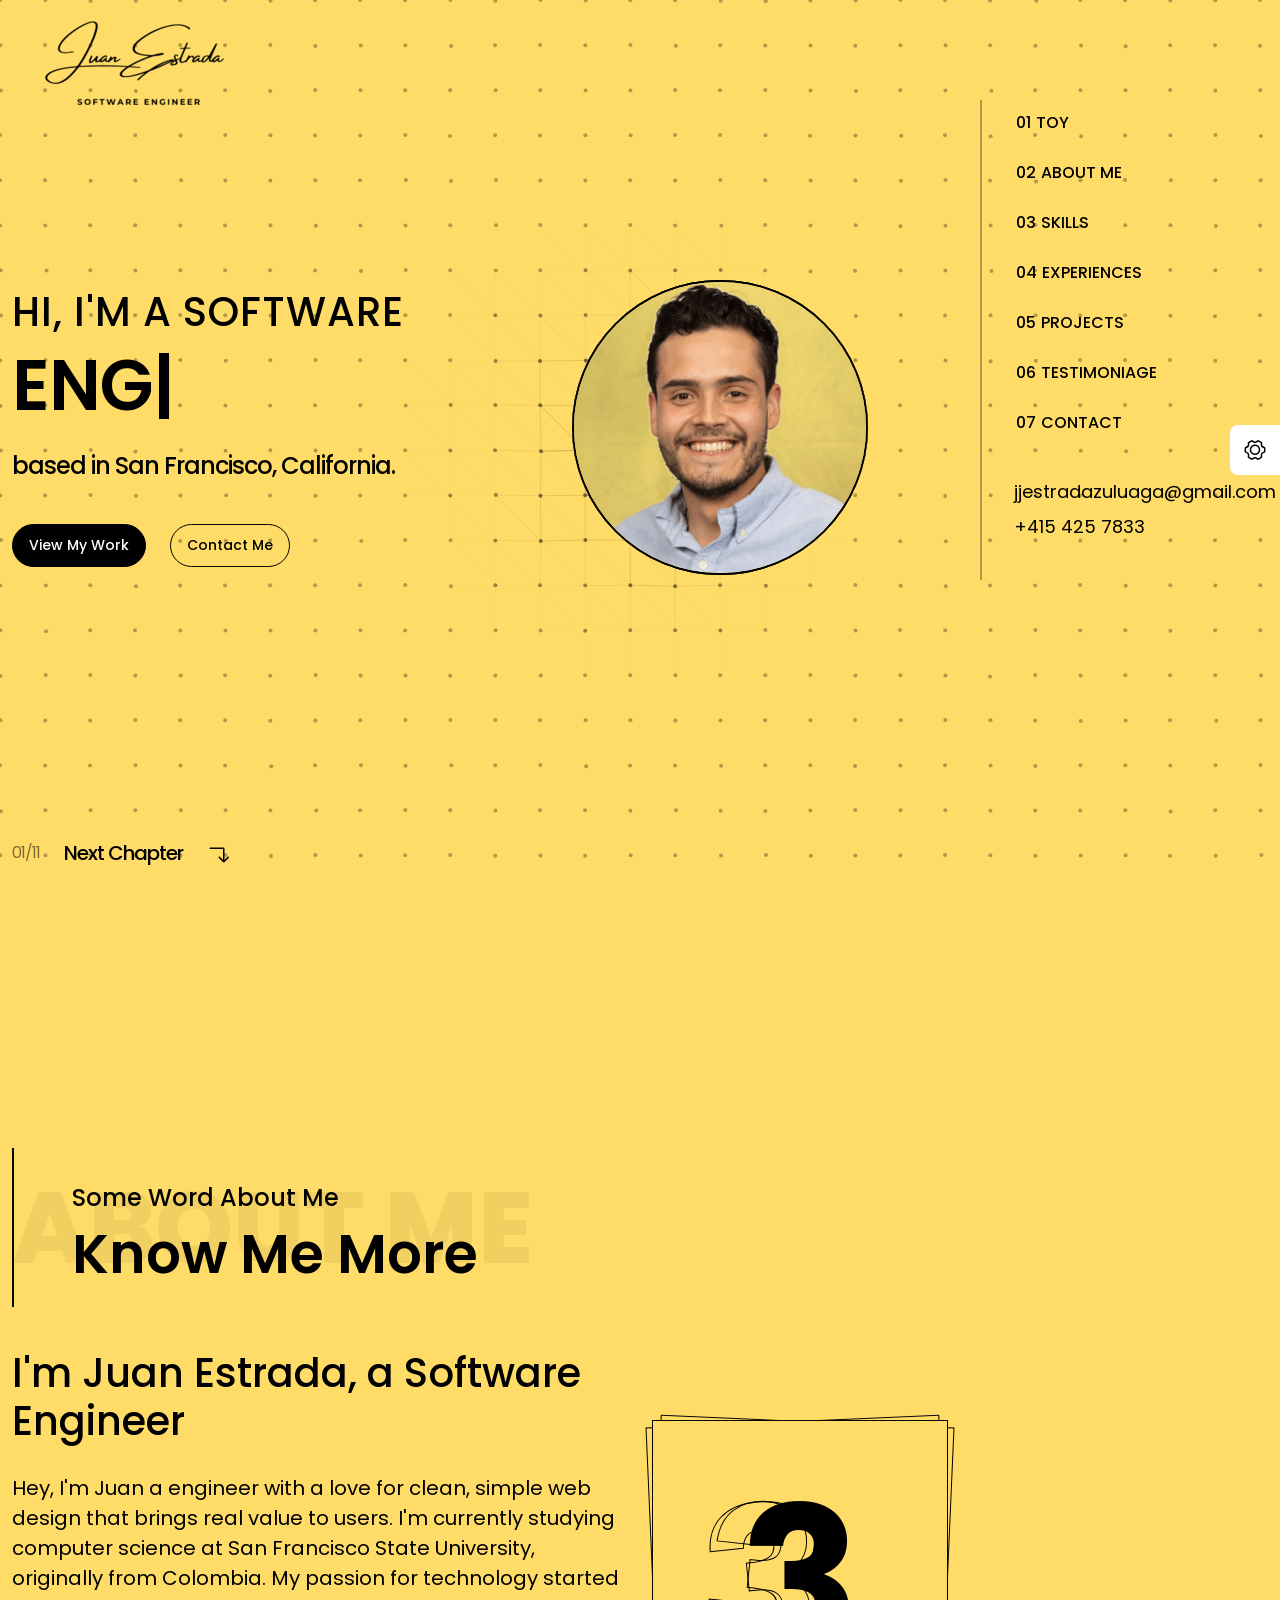
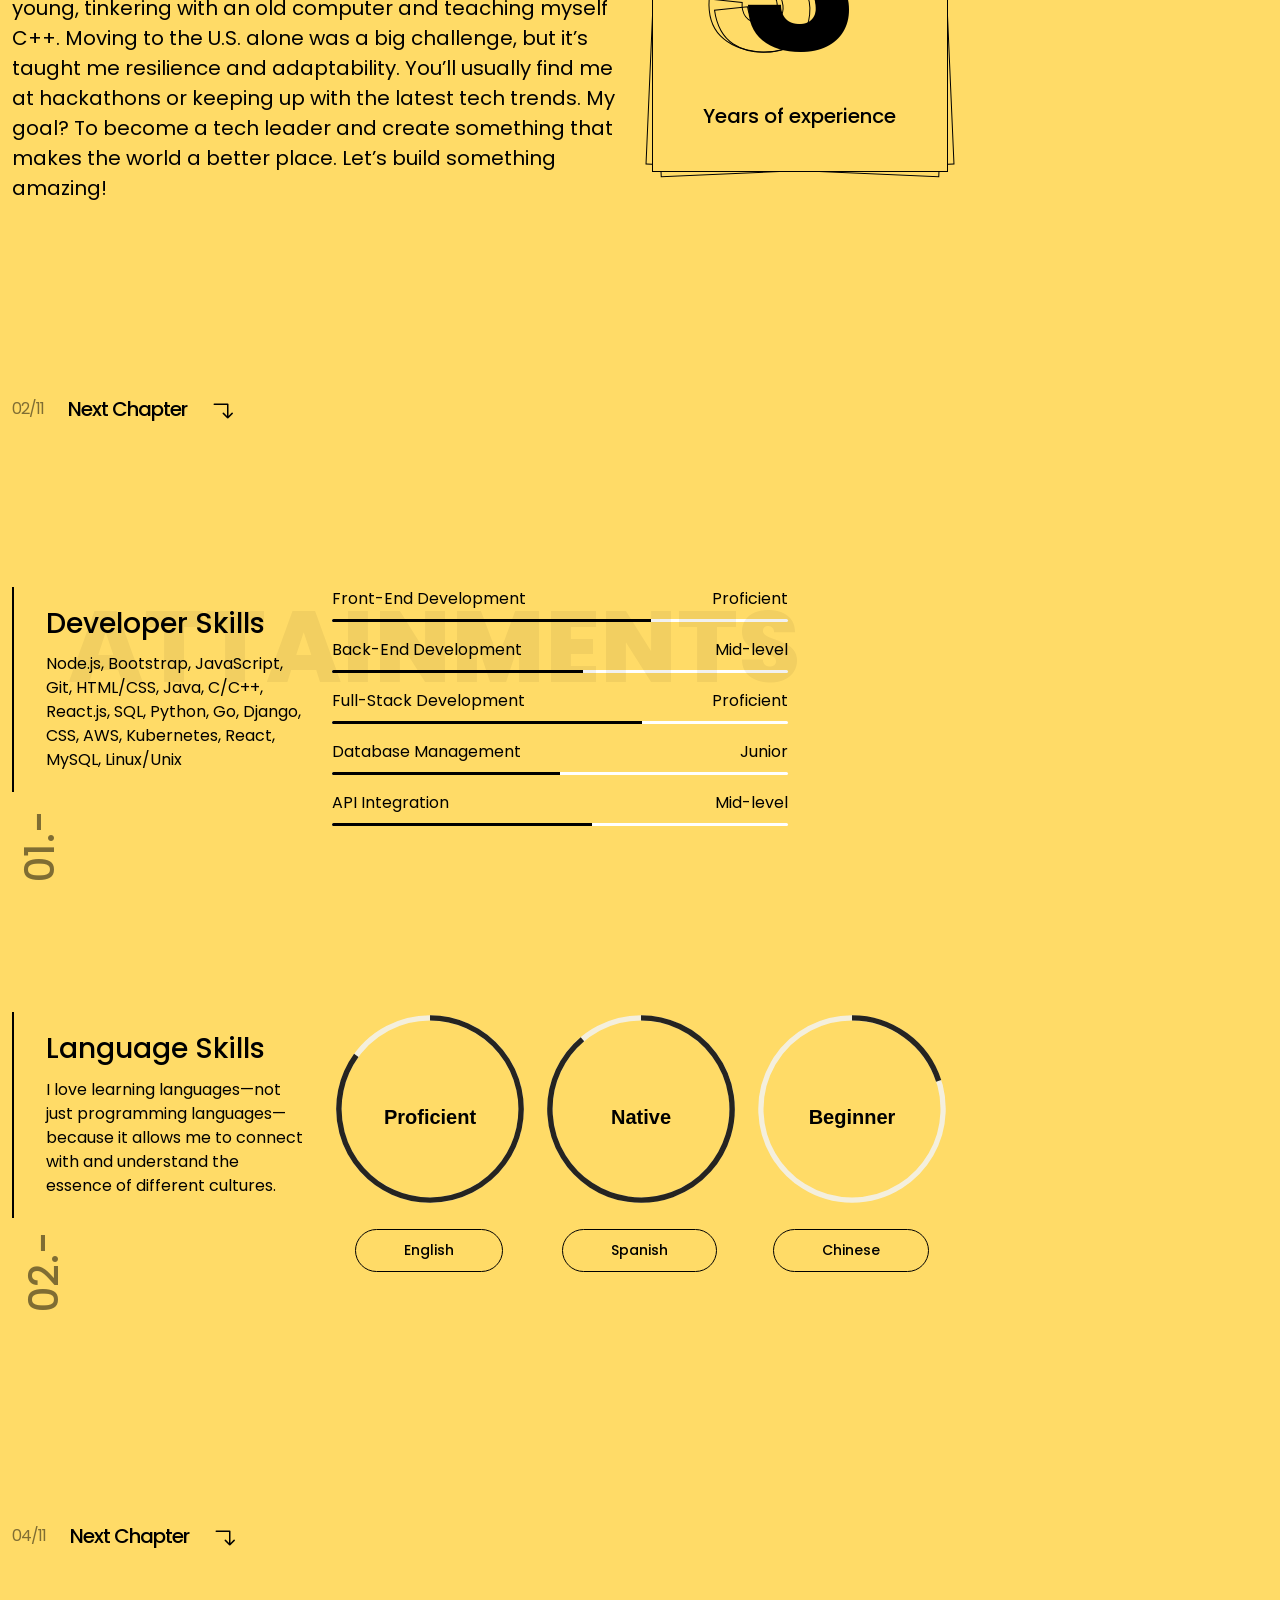
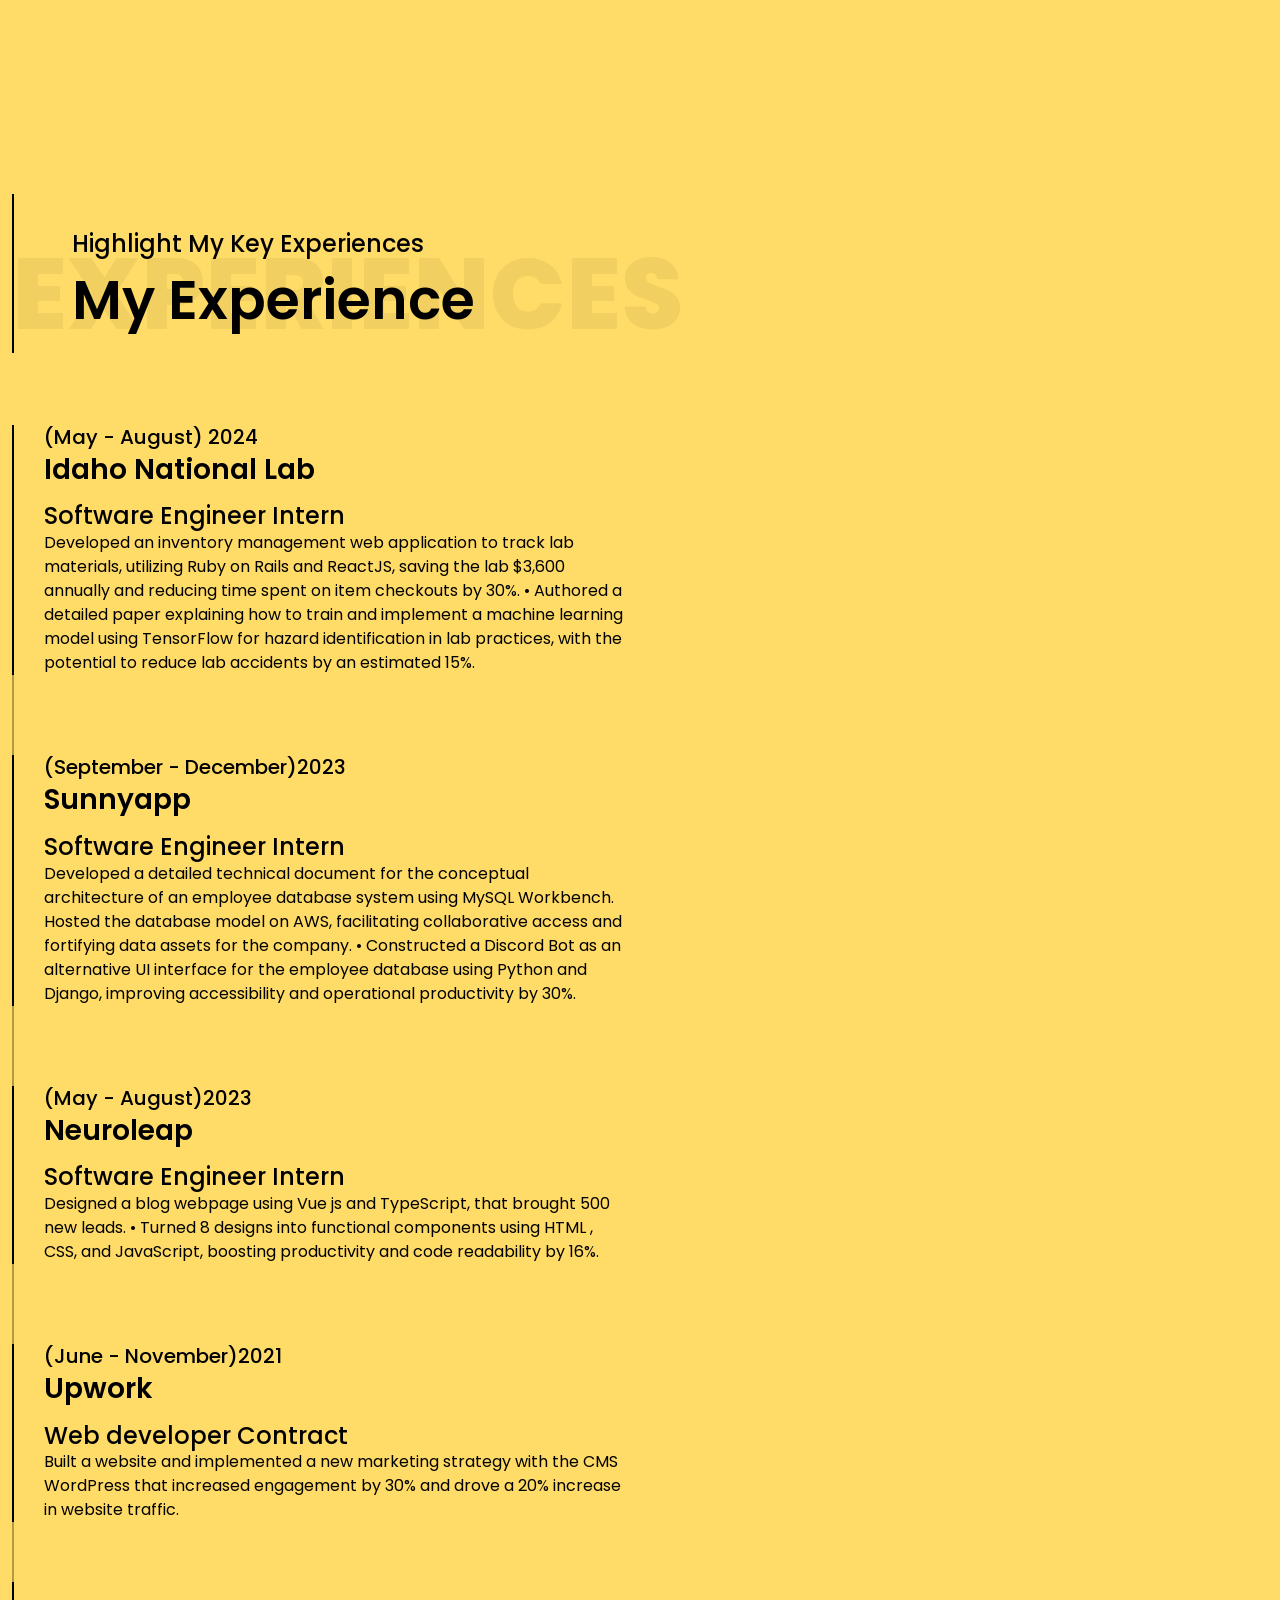
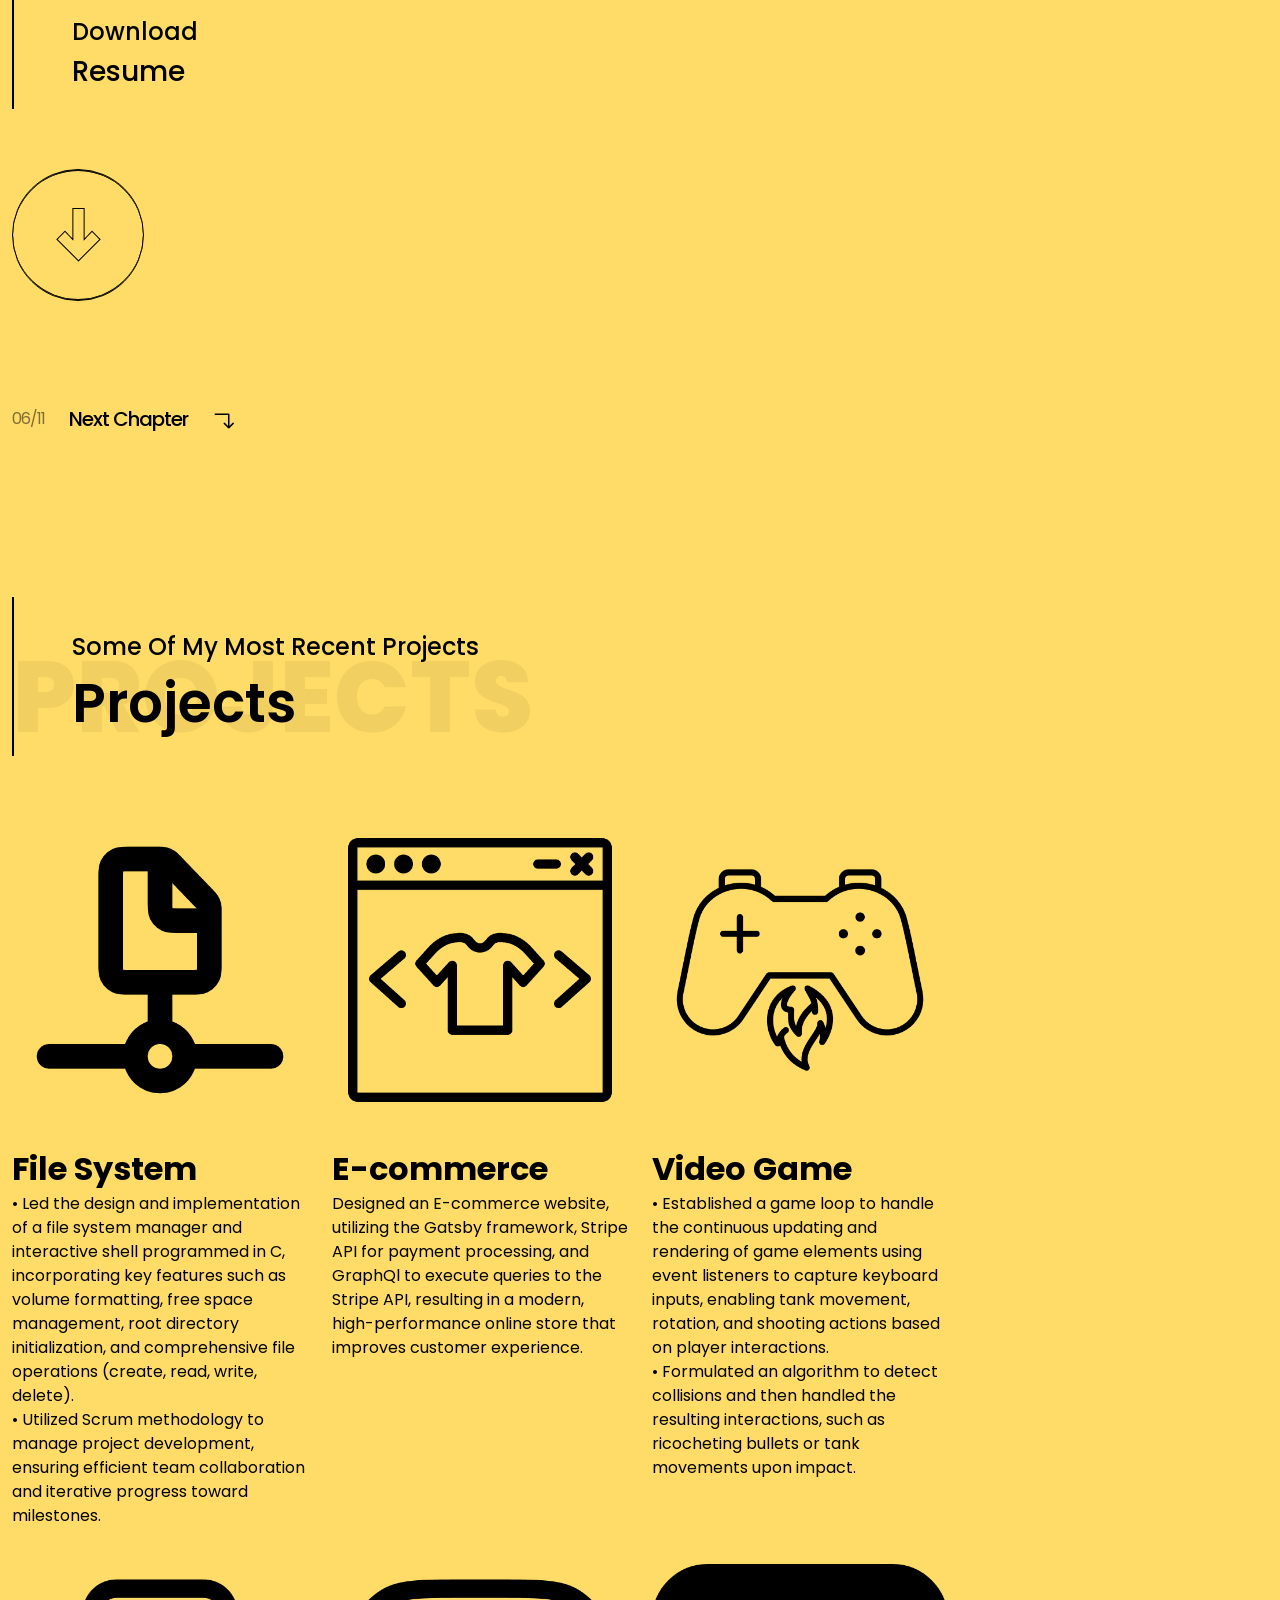
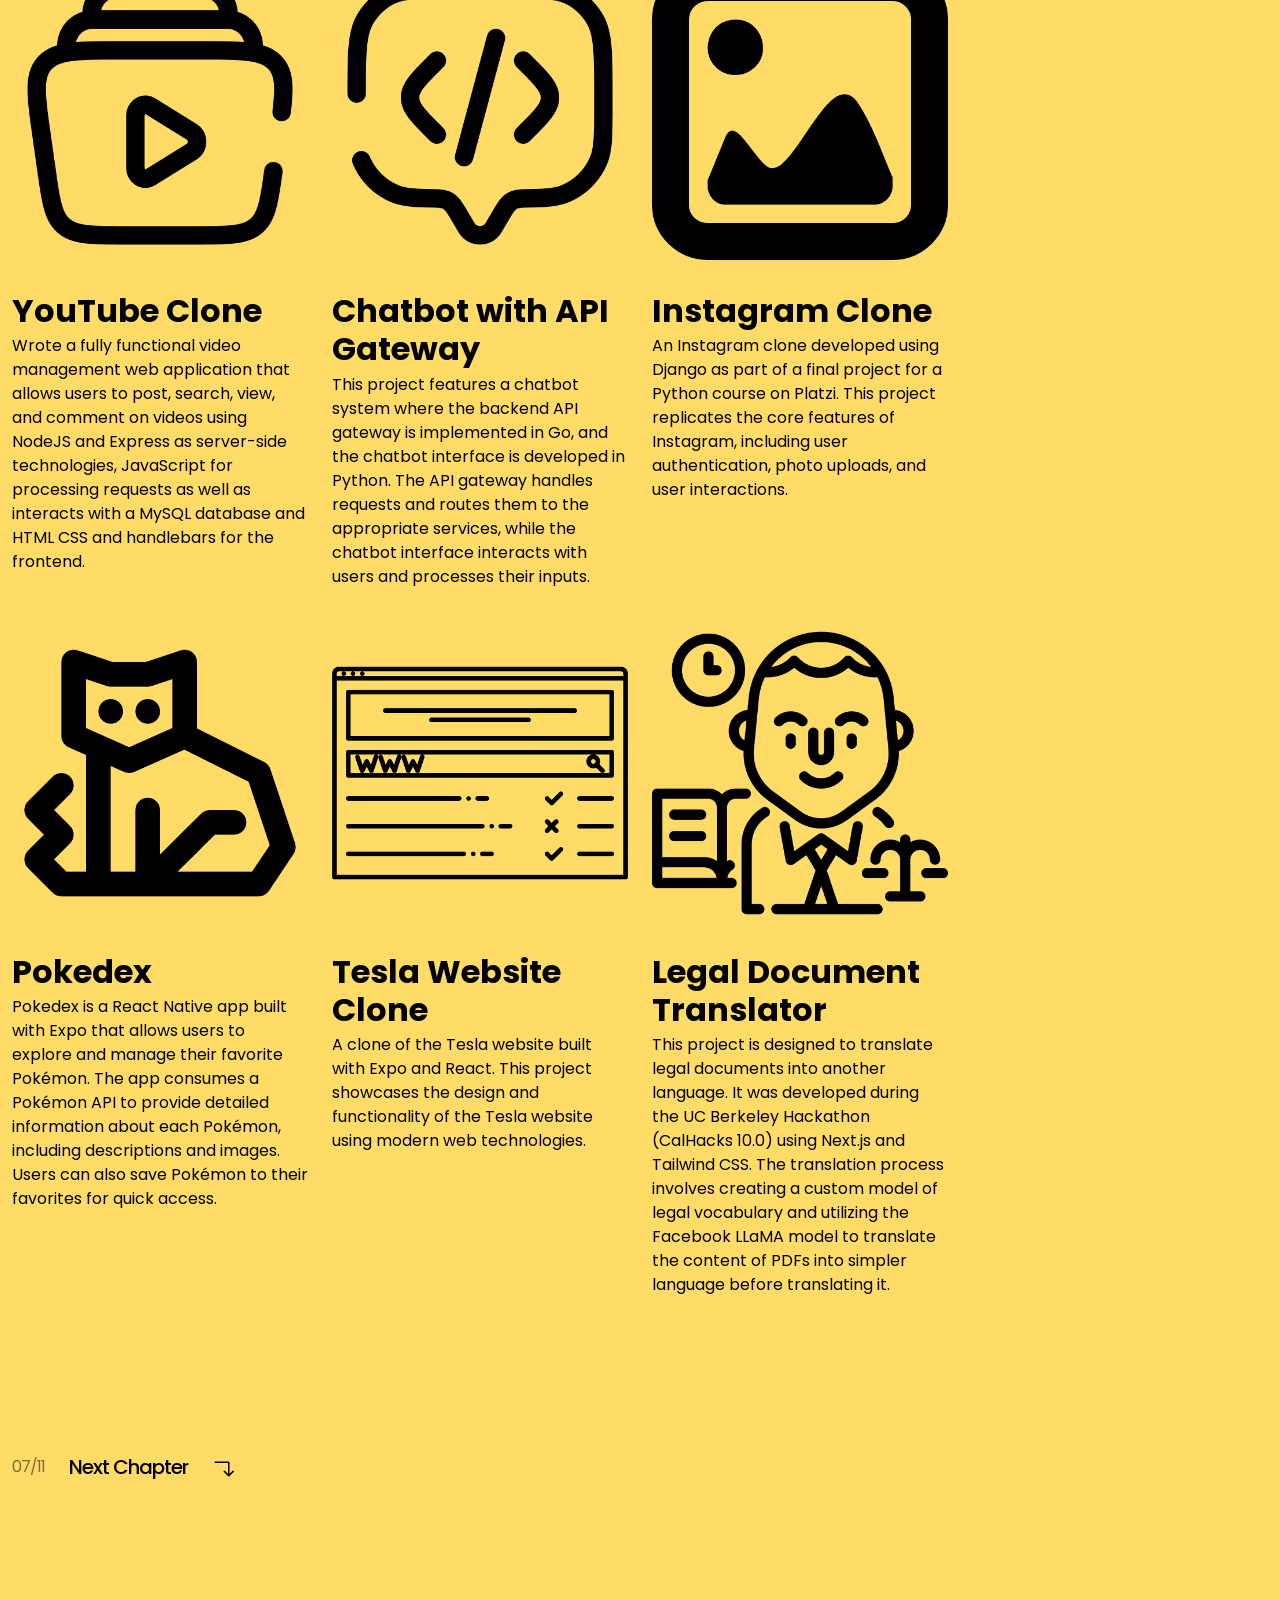
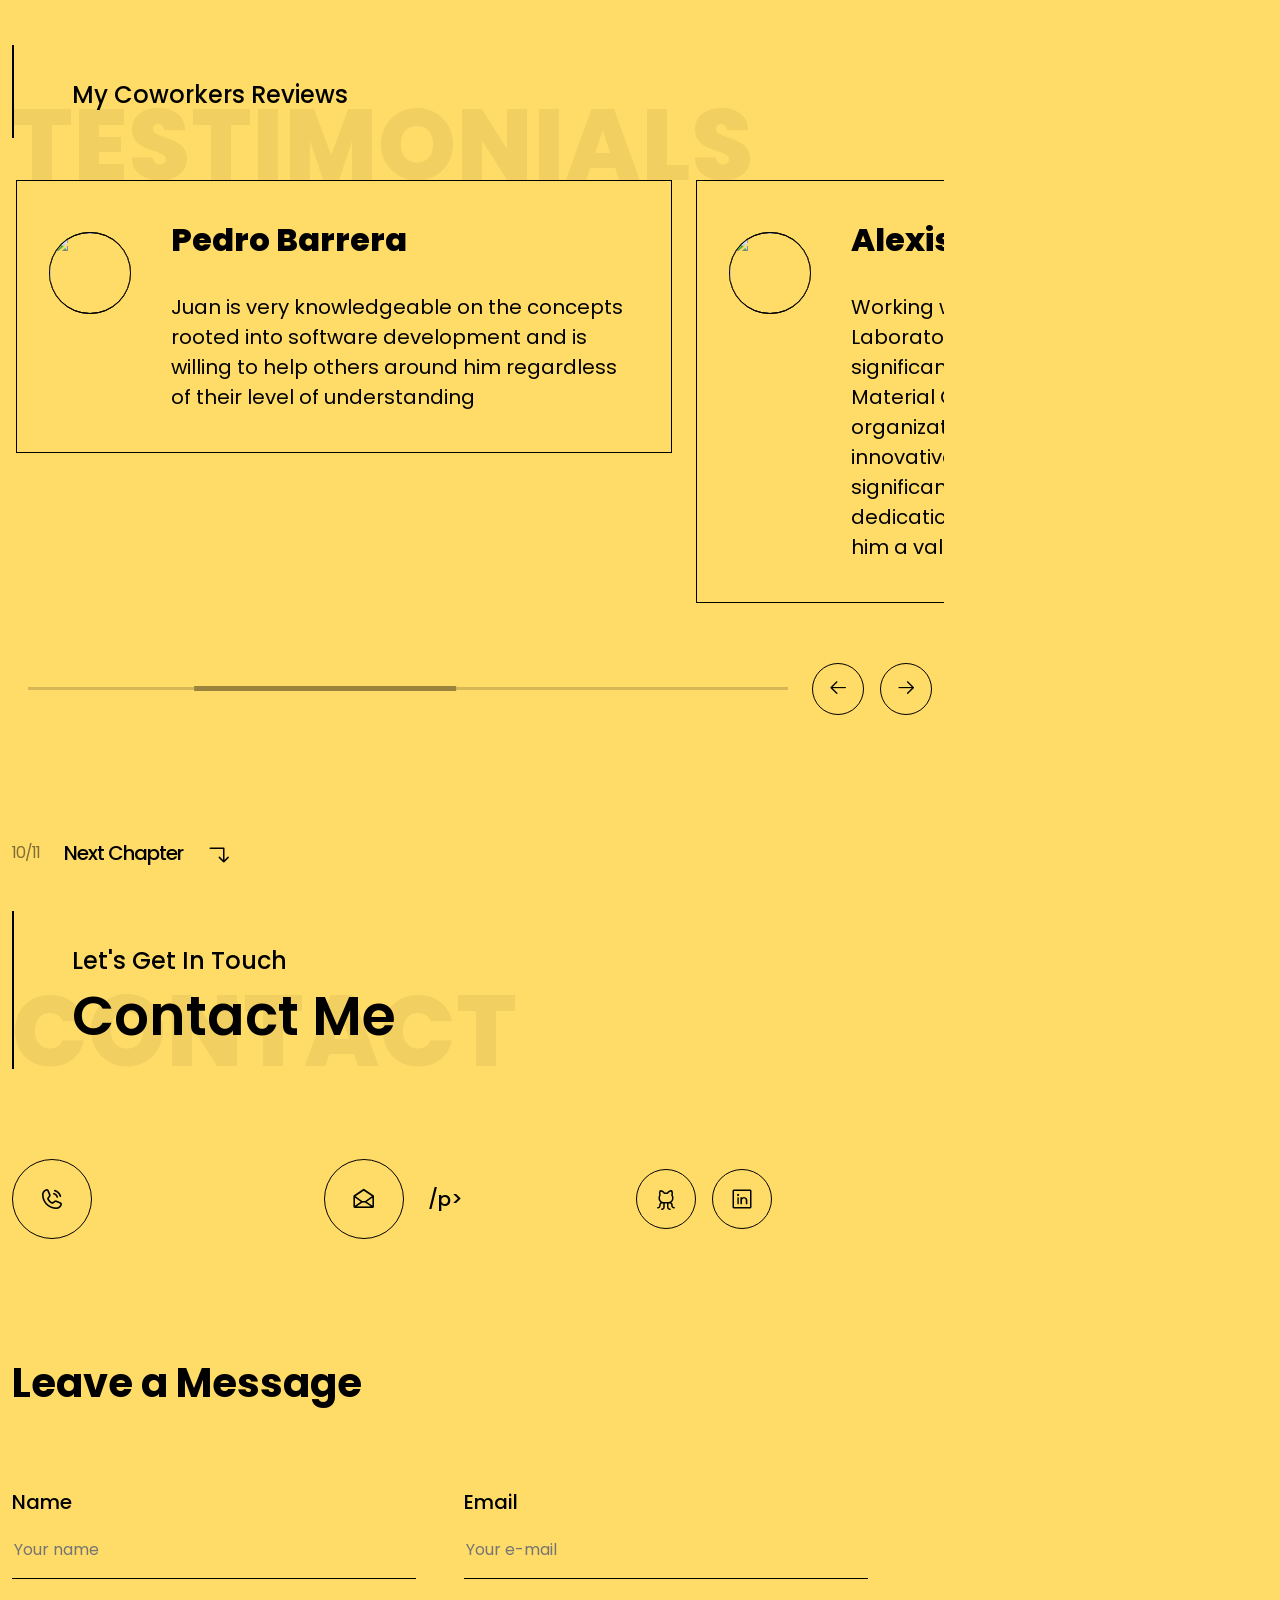
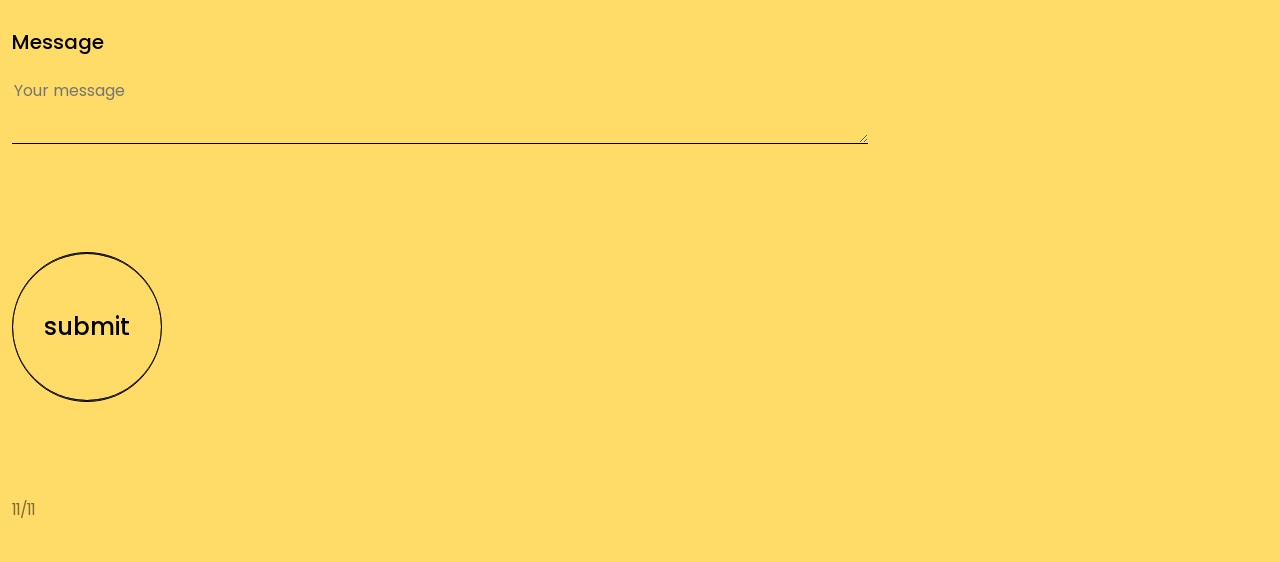
==== commit 3747c4b9: "Update index.html" ====
--- a/index.html
+++ b/index.html
@@ -4,7 +4,7 @@
     <meta charset="utf-8" />
     <meta name="viewport" content="width=device-width, initial-scale=1" />
     <link rel="shortcut icon" href="./assets/images/favicon.ico" type="image/x-icon" />
-    <title>Portify - Personal Portfolio Website Template</title>
+    <title>Juan E</title>
   <script defer src="assets/js/app.js"></script><link href="assets/css/index.css" rel="stylesheet"></head>
   <body>
     <!-- header section -->
@@ -1127,7 +1127,7 @@
                     <div class="icon-box">
                       <i class="ph ph-phone-call"></i>
                     </div>
-                    <p>+1 (415) 425 7833</p>
+                    <p></p>
                   </div>
                 </div>
                 <div class="col-sm-6 col-xl-4 col-xxl-6">
@@ -1135,7 +1135,7 @@
                     <div class="icon-box">
                       <i class="ph ph-envelope-open"></i>
                     </div>
-                    <p>jjestradazuluaga@gmail.com</p>
+                    <p>/p>
                   </div>
                 </div>
 
